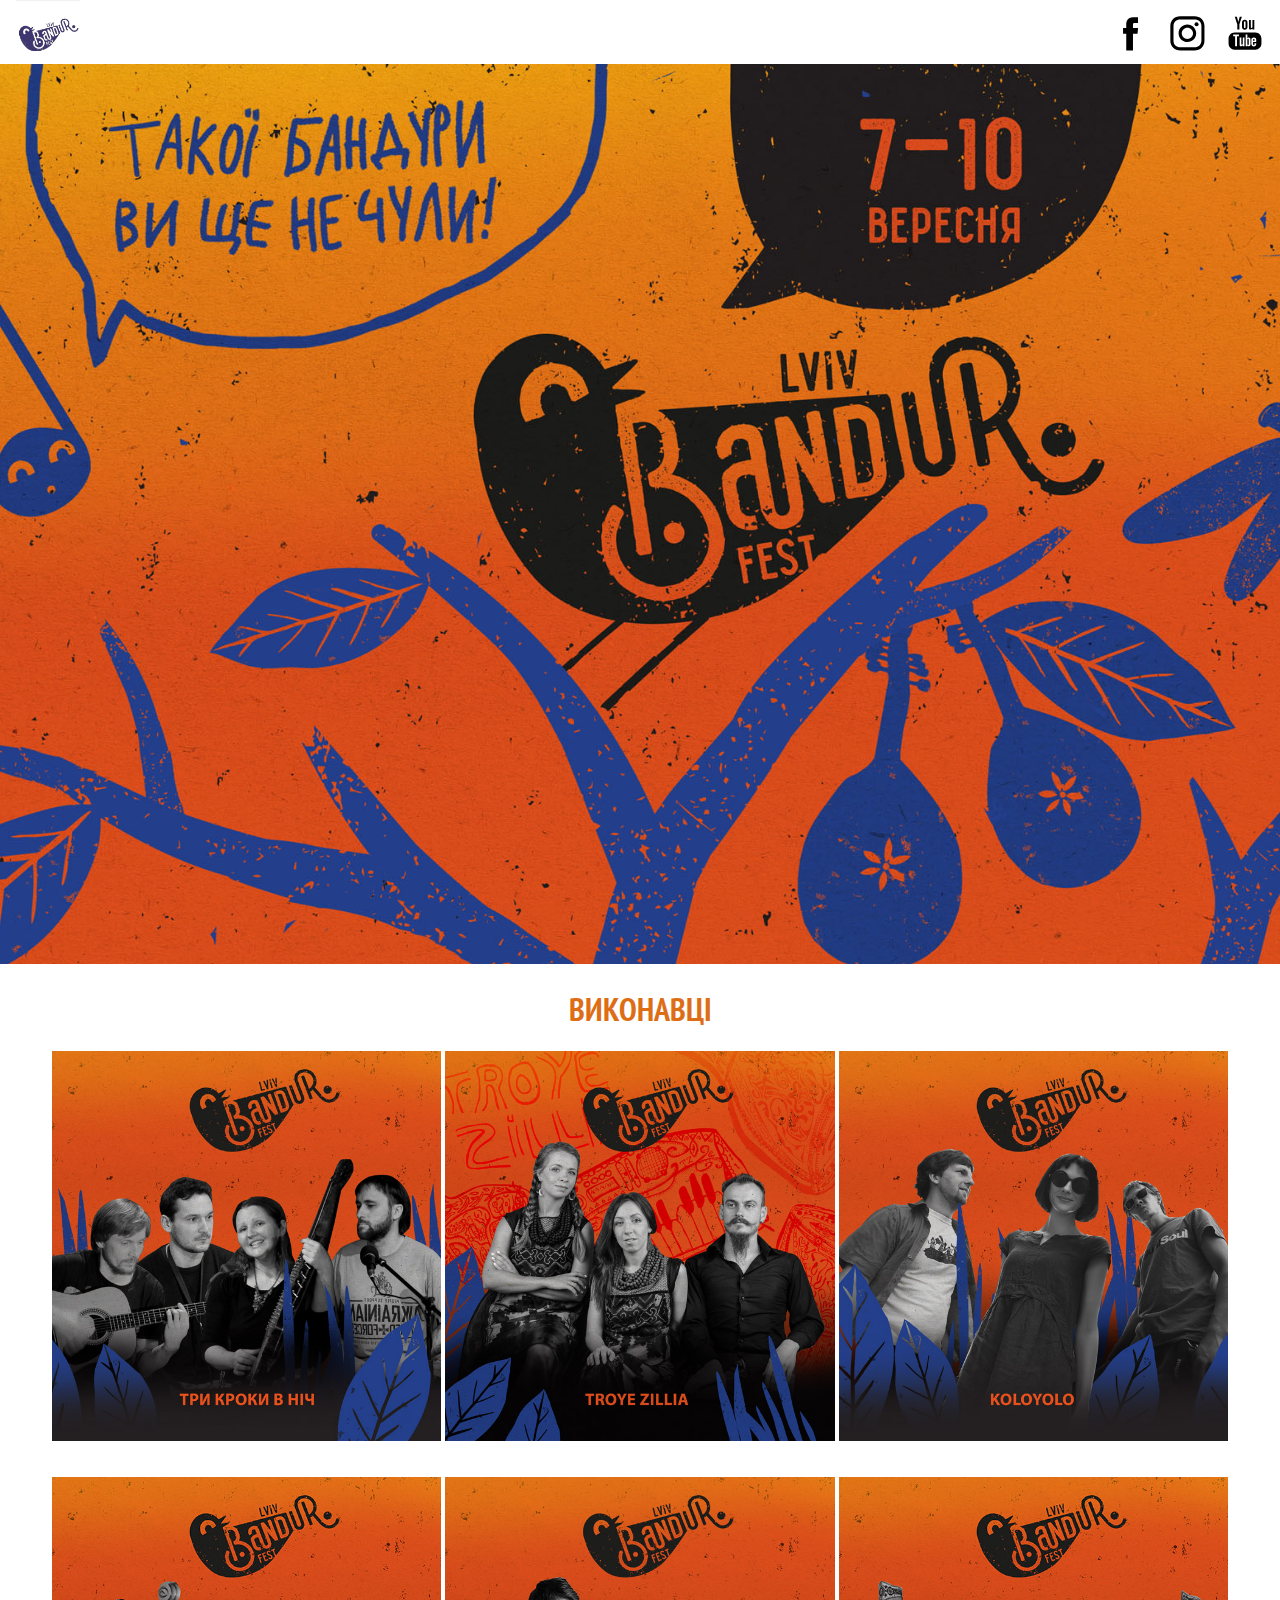
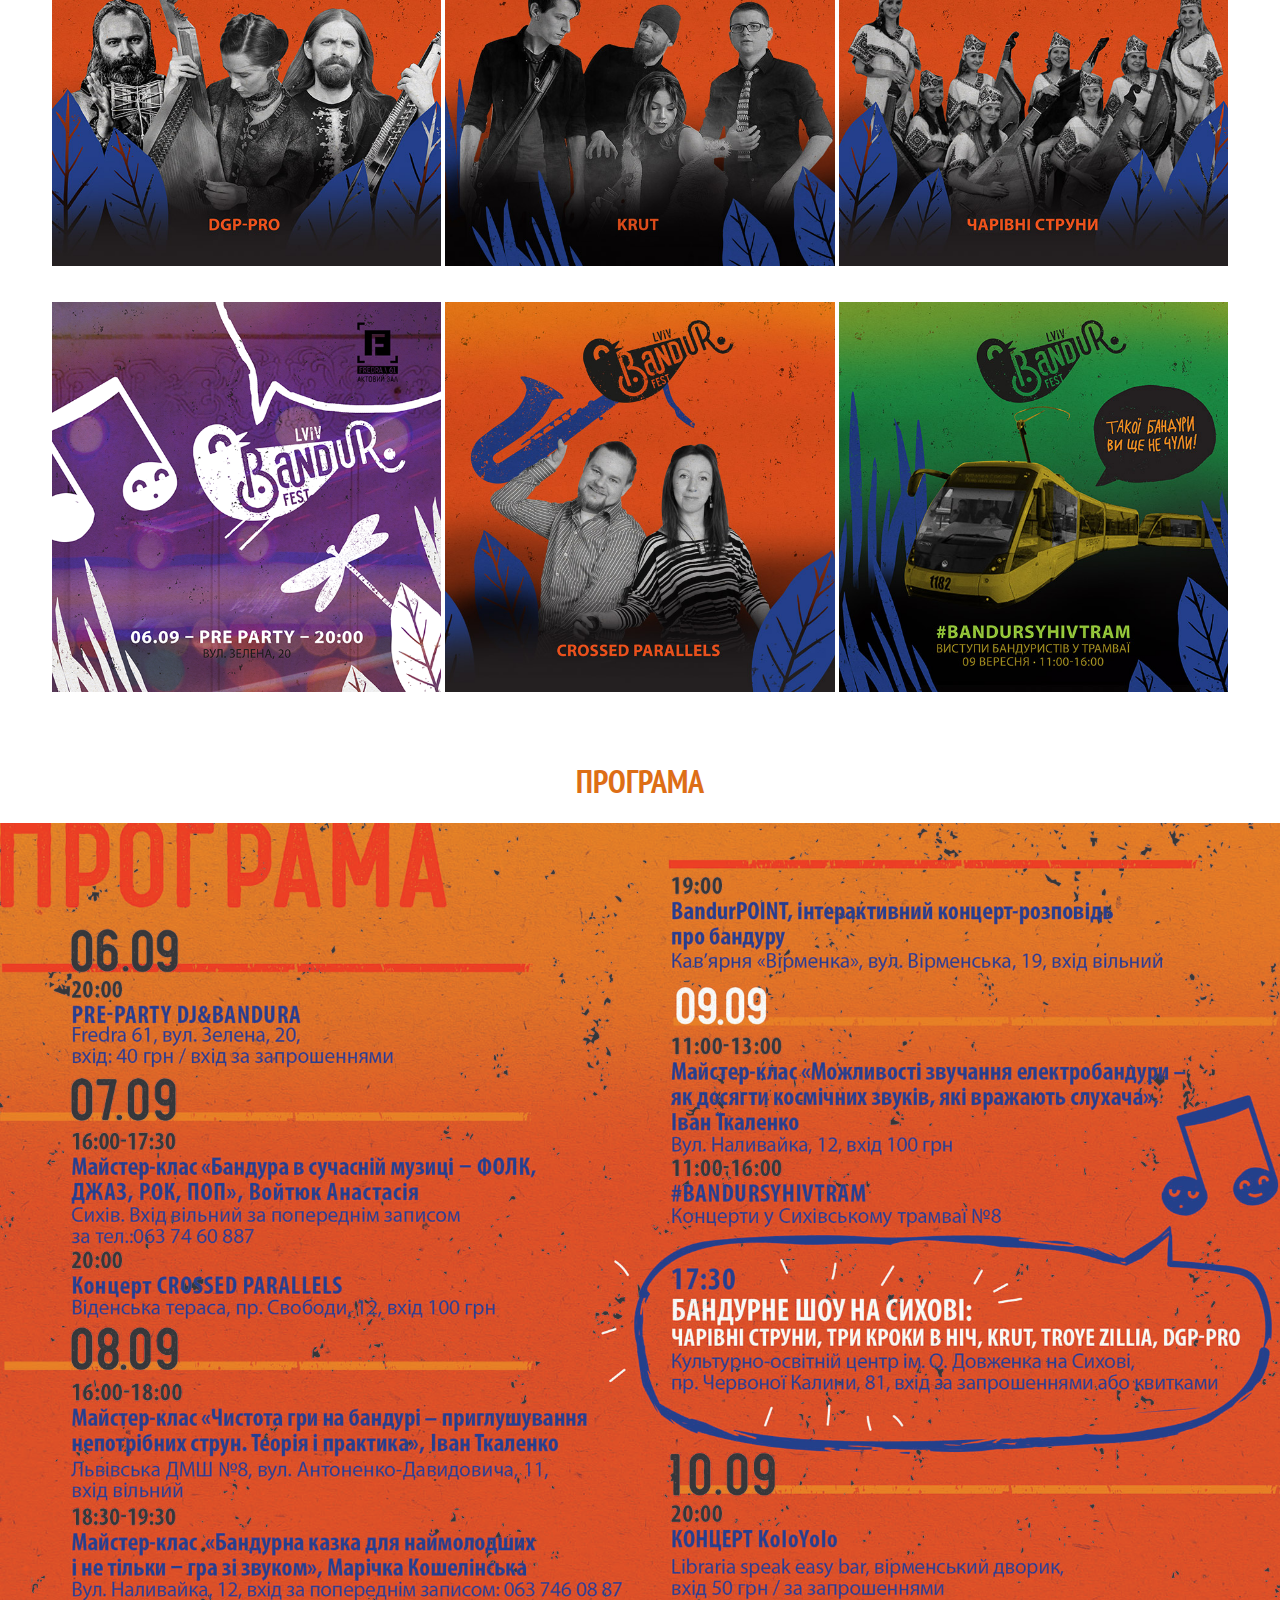
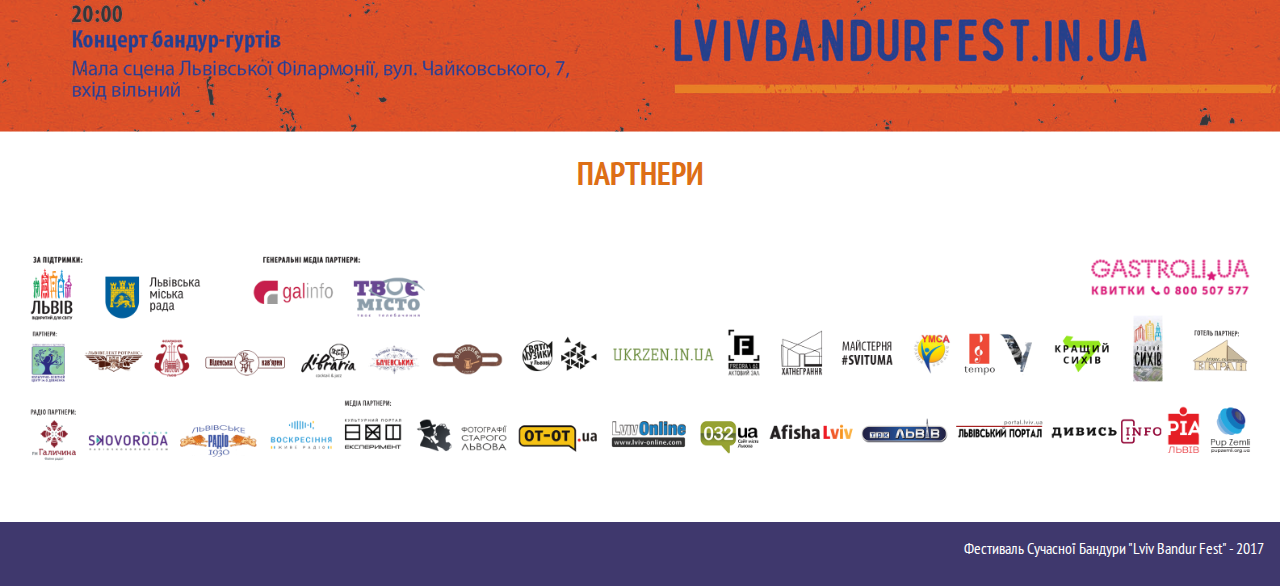
==== index.html @ 7ebb7a5c "5 fixes" ====
<!DOCTYPE html>
<html lang="en">
<head>
    <meta charset="UTF-8">
    <meta http-equiv="X-UA-Compatible" content="IE=edge"/>
    <meta http-equiv="Content-Type" content="text/html; charset=utf-8"/>
    <meta name="viewport" content="width=device-width, initial-scale=1, user-scalable=no">

    <meta name="Keywords" content="бандура, фестиваль,львів">
    <meta name="description" content="Lviv Bandur Fest - перший фестиваль сучасної бандури у Львові. ">
    <meta property="og:title" content="Lviv Bandur Fest"/>
    <meta property="og:description" content="Перший фестиваль сучасної бандури у Львові. "/>
    <meta property="og:url" content="http://www.lvivbandurfest.in.ua/"/>
    <!--<meta property="og:type" content="site:site" />-->
    <meta property="og:type" content="website"/>
    <meta property="og:image" content="http://www.lvivbandurfest.in.ua/assets/banner.jpg" />
    <link rel="apple-touch-icon" sizes="57x57" href="/apple-icon-57x57.png">
    <link rel="apple-touch-icon" sizes="60x60" href="/apple-icon-60x60.png">
    <link rel="apple-touch-icon" sizes="72x72" href="/apple-icon-72x72.png">
    <link rel="apple-touch-icon" sizes="76x76" href="/apple-icon-76x76.png">
    <link rel="apple-touch-icon" sizes="114x114" href="/apple-icon-114x114.png">
    <link rel="apple-touch-icon" sizes="120x120" href="/apple-icon-120x120.png">
    <link rel="apple-touch-icon" sizes="144x144" href="/apple-icon-144x144.png">
    <link rel="apple-touch-icon" sizes="152x152" href="/apple-icon-152x152.png">
    <link rel="apple-touch-icon" sizes="180x180" href="/apple-icon-180x180.png">
    <link rel="icon" type="image/png" sizes="192x192" href="/android-icon-192x192.png">
    <link rel="icon" type="image/png" sizes="32x32" href="/favicon-32x32.png">
    <link rel="icon" type="image/png" sizes="96x96" href="/favicon-96x96.png">
    <link rel="icon" type="image/png" sizes="16x16" href="/favicon-16x16.png">
    <link href="https://fonts.googleapis.com/css?family=PT+Sans+Narrow" rel="stylesheet"/>
    <link href="./assets/style.css" rel="stylesheet"/>
    <title>Lviv Bandur Fest</title>
</head>
<body>
<header>
    <div class="logo"></div>

    <ul class="menu">
        <li><a href="https://www.facebook.com/lvivbandurfest" class="social fb"></a></li>
        <li><a href="https://www.instagram.com/lvivbandurfest/" class="social instagram"></a></li>
        <li><a href="https://www.youtube.com/channel/UCYDL3ga-6FXzI2nb87Dr__w" class="social yt"></a></li>
    </ul>
    <!--<ul class="menu links">-->
    <!--<li><a href="#bands">Виконавці</a></li>-->
    <!--<li><a href="#masterclass">Майстеркласи</a></li>-->
    <!--<li><a href="#schedule">Розклад</a></li>-->
    <!--<li><a href="#contacts">Контакти</a></li>-->

    <!--</ul>-->
</header>
<article id="main">
    <section id="logo">

    </section>
    <section id="bands">
        <h1>Виконавці</h1>
        <ul class="cards three">
            <li class="card">
                <a href="https://www.facebook.com/trykroky" target="_blank" class="image">
                    <img
                            src="assets/3step-cover.jpg">
                </a>

            </li>
            <li class="card">
                <a  href="https://www.facebook.com/troyezillia" target="_blank" class="image">
                    <img
                            src="assets/3z.jpg">
                </a>

            </li>
            <li class="card">
                <a href="https://www.facebook.com/kolooloband" target="_blank" class="image">
                    <img
                            src="assets/coloyolo-cover-nn.jpg">
                </a>

            </li>
            <li class="card ">
                <a href="https://www.facebook.com/ivan.tkalenko"  target="_blank" class="image ">
                    <img
                            src="assets/dgp.jpg">
                </a>

            </li>
            <li class="card ">
                <a href="https://www.facebook.com/bandurakrut" target="_blank" class="image ">
                    <img
                            src="assets/krut-cover.jpg">
                </a>

            </li>
            <li class="card">
                <a href="http://charstruny.org.ua/" target="_blank" class="image ">
                    <img
                            src="assets/magic-string.jpg">
                </a>

            </li>
            <li class="card ">
                <a href="https://www.facebook.com/events/155144448397548/?acontext=%7B%22source%22%3A5%2C%22page_id_source%22%3A1961238957499056%2C%22action_history%22%3A[%7B%22surface%22%3A%22page%22%2C%22mechanism%22%3A%22main_list%22%2C%22extra_data%22%3A%22%7B%5C%22page_id%5C%22%3A1961238957499056%2C%5C%22tour_id%5C%22%3Anull%7D%22%7D]%2C%22has_source%22%3Atrue%7D" class="image ">
                    <img
                            src="assets/preparty-cover.png">
                </a>

            </li>
            <li class="card">
                <a href="https://www.facebook.com/crossedparallels" class="image">
                    <img
                            src="assets/crossed-p-cover-nn.jpg">
                </a>

            </li>
            <li class="card ">
                <a href="https://www.facebook.com/events/515431042129777/?acontext=%7B%22source%22%3A5%2C%22page_id_source%22%3A1961238957499056%2C%22action_history%22%3A[%7B%22surface%22%3A%22page%22%2C%22mechanism%22%3A%22main_list%22%2C%22extra_data%22%3A%22%7B%5C%22page_id%5C%22%3A1961238957499056%2C%5C%22tour_id%5C%22%3Anull%7D%22%7D]%2C%22has_source%22%3Atrue%7D" class="image ">
                    <img
                            src="assets/tram.jpg">
                </a>

            </li>
        </ul>
    </section>
    <section id="masterclass" class="hidden">
        <h1>Майстер класи</h1>
        <ul class="items">
            <li class="item">
                <div class="image">
                    <img
                            src="http://dolesko.com/IMG/jpg/img_4782-2.jpg">
                </div>
                <div class="content">
                    <a class="header">Майстер-клас-презентація з виготовлення Яворівської Забавки</a>
                    <div class="meta">
                        <span>Для виготовлення яворівської іграшки різьбяр використовує деревину осики, яка, як здавна вважається, має властивість відганяти усе лихе. Отож, з-під рук майстра та його помічників виходять такі народні іграшки, як: деркачі, коники з візочками й без, пташки з рухомими крильцями, колиски, лапавки, калатала, дитячі меблі й інші рухомі забавки.Дерево майстер розмальовує яскравими фарбами – оздоблює яворівським традиційним розписом.</span>
                    </div>
                </div>
            </li>
            <li class="item">
                <div class="image">
                    <img
                            src="http://dolesko.com/IMG/jpg/img_4782-2.jpg">
                </div>
                <div class="content">
                    <a class="header">Майстер-клас-презентація з виготовлення Яворівської Забавки</a>
                    <div class="meta">
                        <span>Для виготовлення яворівської іграшки різьбяр використовує деревину осики, яка, як здавна вважається, має властивість відганяти усе лихе. Отож, з-під рук майстра та його помічників виходять такі народні іграшки, як: деркачі, коники з візочками й без, пташки з рухомими крильцями, колиски, лапавки, калатала, дитячі меблі й інші рухомі забавки.Дерево майстер розмальовує яскравими фарбами – оздоблює яворівським традиційним розписом.</span>
                    </div>
                </div>
            </li>
            <li class="item">
                <div class="image">
                    <img
                            src="http://dolesko.com/IMG/jpg/img_4782-2.jpg">
                </div>
                <div class="content">
                    <a class="header">Майстер-клас-презентація з виготовлення Яворівської Забавки</a>
                    <div class="meta">
                        <span>Для виготовлення яворівської іграшки різьбяр використовує деревину осики, яка, як здавна вважається, має властивість відганяти усе лихе. Отож, з-під рук майстра та його помічників виходять такі народні іграшки, як: деркачі, коники з візочками й без, пташки з рухомими крильцями, колиски, лапавки, калатала, дитячі меблі й інші рухомі забавки.Дерево майстер розмальовує яскравими фарбами – оздоблює яворівським традиційним розписом.</span>
                    </div>
                </div>
            </li>
        </ul>
    </section>
    <section id="schedule">
        <h1>Програма</h1>
        <img src="assets/schedule.jpg">
    </section>
    <section class="hidden">
        <h1>Програма</h1>
        <ul class="cards three">
            <li class="card" styl>
                <h2>6 вересня</h2>
                <strong></strong>20:00<br>
                <strong>PRE-PARTY Dj&BANDURA</strong><br>
                Fredra 61, Зелена, 20<br>
                вхід: 40 грн / за запрошенням


                <h2>7 вересня</h2>
                <strong>16:00 – 17:30</strong><br>
                <b>Майстер-клас “Бандура в сучасній музиці — ФОЛК, ДЖАЗ, РОК, ПОП”, Войтюк Анастасія</b><br>
                Актовий зал ЛДШМ №5. вул. Хуторівка, 28, вхід вільний<br>
                <br>
                <strong>20:00</strong><br>
                <b><a href="https://www.facebook.com/events/268508760303549/">Концерт CROSSED PARALLELS</a></b><br>
                Віденська тераса, пр. Свободи, 12, вхід 100 грн.
            </li>

            <li class="card">
                <h2>8 вересня</h2>
                <strong>16:00 — 18:00</strong><br>
                <b>Майстер-клас “Чистота гри на бандурі - приглушування непотрібних струн. Теорія і практика”</b><br>
                Іван Ткаленко, Львівська ДМШ №8,вул. Антоненко-Давидовича, 11 <br>
                вхід вільний<br><br>
                <strong>18:30 — 19:30</strong><br>
                <b>Майстер-клас “Бандурна казка для наймолодших і не тільки - гра зі звуком”</b><br>
                Марічка Кошелінська<br>
                вул. Наливайка, 12, вхід за попереднім записом: +38 063 746 08 87<br><br>
                <strong>19:00</strong><br>
                bandurPOINT<br>
                Інтерактивний концерт-розповідь про бандуру від Тараса Гривула<br>
                кав`ярня “Вірменка”, вул. Вірменська, 19 <br>
                вхід вільний<br>

            </li>
            <li class="card">
                <h2>9 вересня</h2>
                <table>
                    <tr>
                        <td class="timespan">11:00 — 13:00</td>
                        <td><b>Майстер-клас “Можливості звучання електробандури - як досягти космічних звуків, які вражають слухача.”</b><br>
                            Іван Ткаленко<br>
                            вул. Наливайка, 12<br>
                            вхід 100 грн.<br>
                        </td>
                    </tr>
                    <tr>
                        <td class="timespan">11:00 — 16:00</td>
                        <td>
                            <b>bandurSYHIVtram</b><br>
                            концерти у Сихівському трамваї №8<br>
                        </td>
                    </tr>
                    <tr>
                        <td class="timespan">17:30</td>
                        <td>
                            <b><a href="https://www.facebook.com/events/168380460389587/">БАНДУРНЕ ШОУ НА СИХОВІ</a> </b><br>
                            Чарівні струни<br>
                            Три кроки в ніч<br>
                            Krut<br>
                            Troye Zillia<br>
                            DGP-pro<br>
                            культурно-освітній центр ім. О. Довженка на Сихові<br>
                            пр. Червоної Калини, 81<br>
                            вхід за запрошеннями або квитками
                        </td>
                    </tr>
                </table>
                <h2>10 вересня</h2>
                <table>
                    <tr>
                        <td class="timespan">20:00</td>
                        <td><a href="https://www.facebook.com/events/954496114699590/">концерт KoloYolo</a><br>
                            Libraria speak easy bar<br>
                            Вірменський дворик<br>
                            Вхід 50 грн.<br>
                        </td>
                    </tr>
                </table>
            </li>


        </ul>
    </section>
    <section id="partners">
        <h1>Партнери</h1>
        <img src="assets/logos.png">
    </section>
</article>
<footer>
    <div>
    Фестиваль Сучасної Бандури "Lviv Bandur Fest" - 2017
    </div>
</footer>
</body>
</html>
---- assets/style.css ----
body {
    padding:0;
    margin: 0;
    font-family: "Myriad Pro", Myriad, 'PT Sans Narrow',Lato,'Helvetica Neue',Arial,Helvetica,sans-serif;
    color: #1b1a18;
    padding-top: 4em;
}
section#logo
{
    background: url(./banner.jpg);
    height:100vh;
    width:100vw;
    /*background-attachment: fixed;*/
    background-size: cover;
    background-position: center;
    background-repeat: no-repeat;
    min-height: 800px;

}
#schedule, #partners
{
    padding: 0px;
}
 img
{

    width:100vw;
    padding: 0px;
     margin-bottom: 1em;
}
.social {
    margin-top:0.70em;
    height:2.0em;
    width:2.0em;
    background-size: 100% 100%;
    display:block;
}
.fb {
    background-image: url(
    [data-uri]);
}
.yt
{
    background-image:  url(
    [data-uri]);
}
.instagram {
    background-image: url(
    [data-uri]);
}
section {
    padding-left: 50px;
    padding-right: 50px;
    padding-top: 1.5em;
    padding-bottom: 1em;
    /* border-top:#ff7477 3px solid;*/
    /*border-bottom:#91ccc3 1px solid;*/
}


header
{

}

* {
    -webkit-box-sizing: border-box;
    box-sizing: border-box;
}
.cards.four > .card {
    -webkit-box-flex: 0;
    -ms-flex: 0 0 24.0%;
    flex: 0 0 24.0%;
}
.cards.three > .card {
    -webkit-box-flex: 0;
    -ms-flex: 0 0 33.0%;
    flex: 0 0 33.0%;
}

.cards {
    display: -webkit-flex;

    display: -webkit-box;

    display: -ms-flexbox;

    display: flex;
    -webkit-box-orient: horizontal;
    -webkit-box-direction: normal;
    -ms-flex-direction: row;
    flex-direction: row;
    -ms-flex-wrap: wrap;
    flex-wrap: wrap;
    width: 100%;
    -ms-flex-pack: distribute;
    justify-content: space-around;
    -webkit-box-align: center;
    -ms-flex-align: center;
    align-items: center;
    list-style-type: none;
    padding: 0px;
}

.cards > .card {
    position: relative;
    margin-bottom: 1em;
    overflow: hidden;
    vertical-align: top;
    align-self: flex-start;

}
/*.cards > .card > .image::after*/
/*{*/
/*display: block;*/
/*content: '';*/
/*position: absolute;*/
/*top: 0;*/
/*left: 0;*/
/*right: 0;*/
/*bottom: 0;*/
/*opacity: 0;*/
/*-webkit-transition: opacity 0.4s;*/
/*!* transition: opacity 0.4s; *!*/
/*background-color: black;*/
/*}*/
.cards > .card:hover > .image::after {
    opacity: 0.5;
}
.cards > .card > h2
{
    text-align: left;
}
.cards > .card  > .image
{
    background: white;
    text-align: center;
}
.cards > .card  > .image > img
{
    -webkit-transition: -webkit-transform 0.35s;
    transition: -webkit-transform 0.35s;
    -o-transition: transform 0.35s;
    transition: transform 0.35s;
    transition: transform 0.35s, -webkit-transform 0.35s;
}
.cards > .card.empty > .image > img{
    -webkit-transform: scale(1.1);
    -ms-transform: scale(1.1);
    transform: scale(1.1);
}
.cards > .card:hover > .image > img
{
    -webkit-transform: scale(1.1);
    -ms-transform: scale(1.1);
    transform: scale(1.1);
}


.cards > .card > .title {
    position: absolute;
    bottom: 0;
    left: 0;
    right: 0;
    height: 30px;
    /*background: rgba(235, 99, 125, 0.76);*/
    color: white;
    padding: 5px;
    font-size: 16px;
    line-height: 16px;
    font-weight: bold;
    -webkit-transition: background 0.4s ease-out;
    -o-transition: background 0.4s ease-out;
    transition: background 0.4s ease-out;
}
.cards > .card:hover > .title{
    background: none;
}

.cards > .card  img {
    width: 100%;
    height: 100%;
}


.items
{
    list-style-type: none;
    width: 100%;
    padding: 0;
}
.items > .item
{
    width: 100%;
    display: -webkit-box;
    display: -ms-flexbox;
    display: flex;
    padding-bottom: 1em;
}
.items > .item > .image
{
    -webkit-box-flex: 0;
    -ms-flex: 0 0 auto;
    flex: 0 0 24.5%;
    display: block;
    float: none;
    margin: 0;
    padding: 0;

}
.items > .item  .header
{
    font-size: 1.5em;
    font-weight: 700;
}
.items > .item > .content
{
    -webkit-box-flex: 1;
    -ms-flex: 1 1 auto;
    flex: 1 1 auto;
}
.items > .item > .image > img
{
    display: block;
    width: 100%;
    height: auto;
    border-radius: .125rem;
    border: none;
    padding-right: 1em;
}
h1
{
    text-align: center;
    font-size: 2em;

    text-transform: uppercase;
    color:#dd6e16;
    margin-top: 0;
}
footer
{
    background: #3f386d;
    height: 4em;
    color:white;
    padding-right:1em;
    padding-left:1em;
    padding-top:1em;
}
footer div
{
    float:right;

}
body > header
{
    position: fixed;
    left:0px;
    right:0px;
    top:0px;
    height:4em;
    background: rgba(255, 255, 255, 0.9);
    z-index:1000;
}
body > header > .logo
{
    background-image:url(./logo.png);
    background-size:cover ;
    width:4em;
    height:4em;
    float:left;
    margin-left: 1em;
    background-position: top center;
    background-repeat: no-repeat;

}
body > header > .menu
{
    float:right;
    /*width:60%;*/
    padding:0px;
    margin:0;
    list-style-type: none;
    display: block;
    margin-right:1em;

}
body > header > .menu > li a:hover
{
    color:#e14130;
}

body > header > .menu a
{
    text-decoration: none;
    color: #29377c;
    font-size:1.2em;
    font-weight:bold;
    text-transform: uppercase;
}
body > header > .menu > li
{
    display: inline-block;
    height:4em;
    line-height:0;
    padding-left: 1em;
}
body > header >.menu.links > li {
    padding: 2em;
}

.hidden {
    display: none;
}
/* Small screens */
@media all and (max-width: 1024px)   {
    /*body*/
    /*{*/
        /*padding-top:0px;*/
        /*margin-top:0px;*/
    /*}*/
    /*body > header{*/
        /*display:none !important;*/
    /*}*/
    .cards.three > .card, .items >.card {
        /* On small screens, we are no longer using row direction but column */
        /*-webkit-box-orient: vertical !important;*/
        /*-webkit-box-direction: normal;*/
        /*-ms-flex-direction: column;*/
        /*flex-direction: column;*/
        -webkit-box-flex: 0;
        -ms-flex: 0 0 100.0%;
        flex: 0 0 100.0%;
    }
    section {
        padding:10px;
    }
    section#logo {
        min-height: auto !important;
        width:100vw;
        height:100vw;
        background-size: contain;
        background-repeat:no-repeat;
        background: url(./banner-mobile.jpg);

    }

}
table td{
    vertical-align: top;
}
td.timespan {
    white-space: nowrap;
    font-weight:bold;
    padding-right:1em;
}
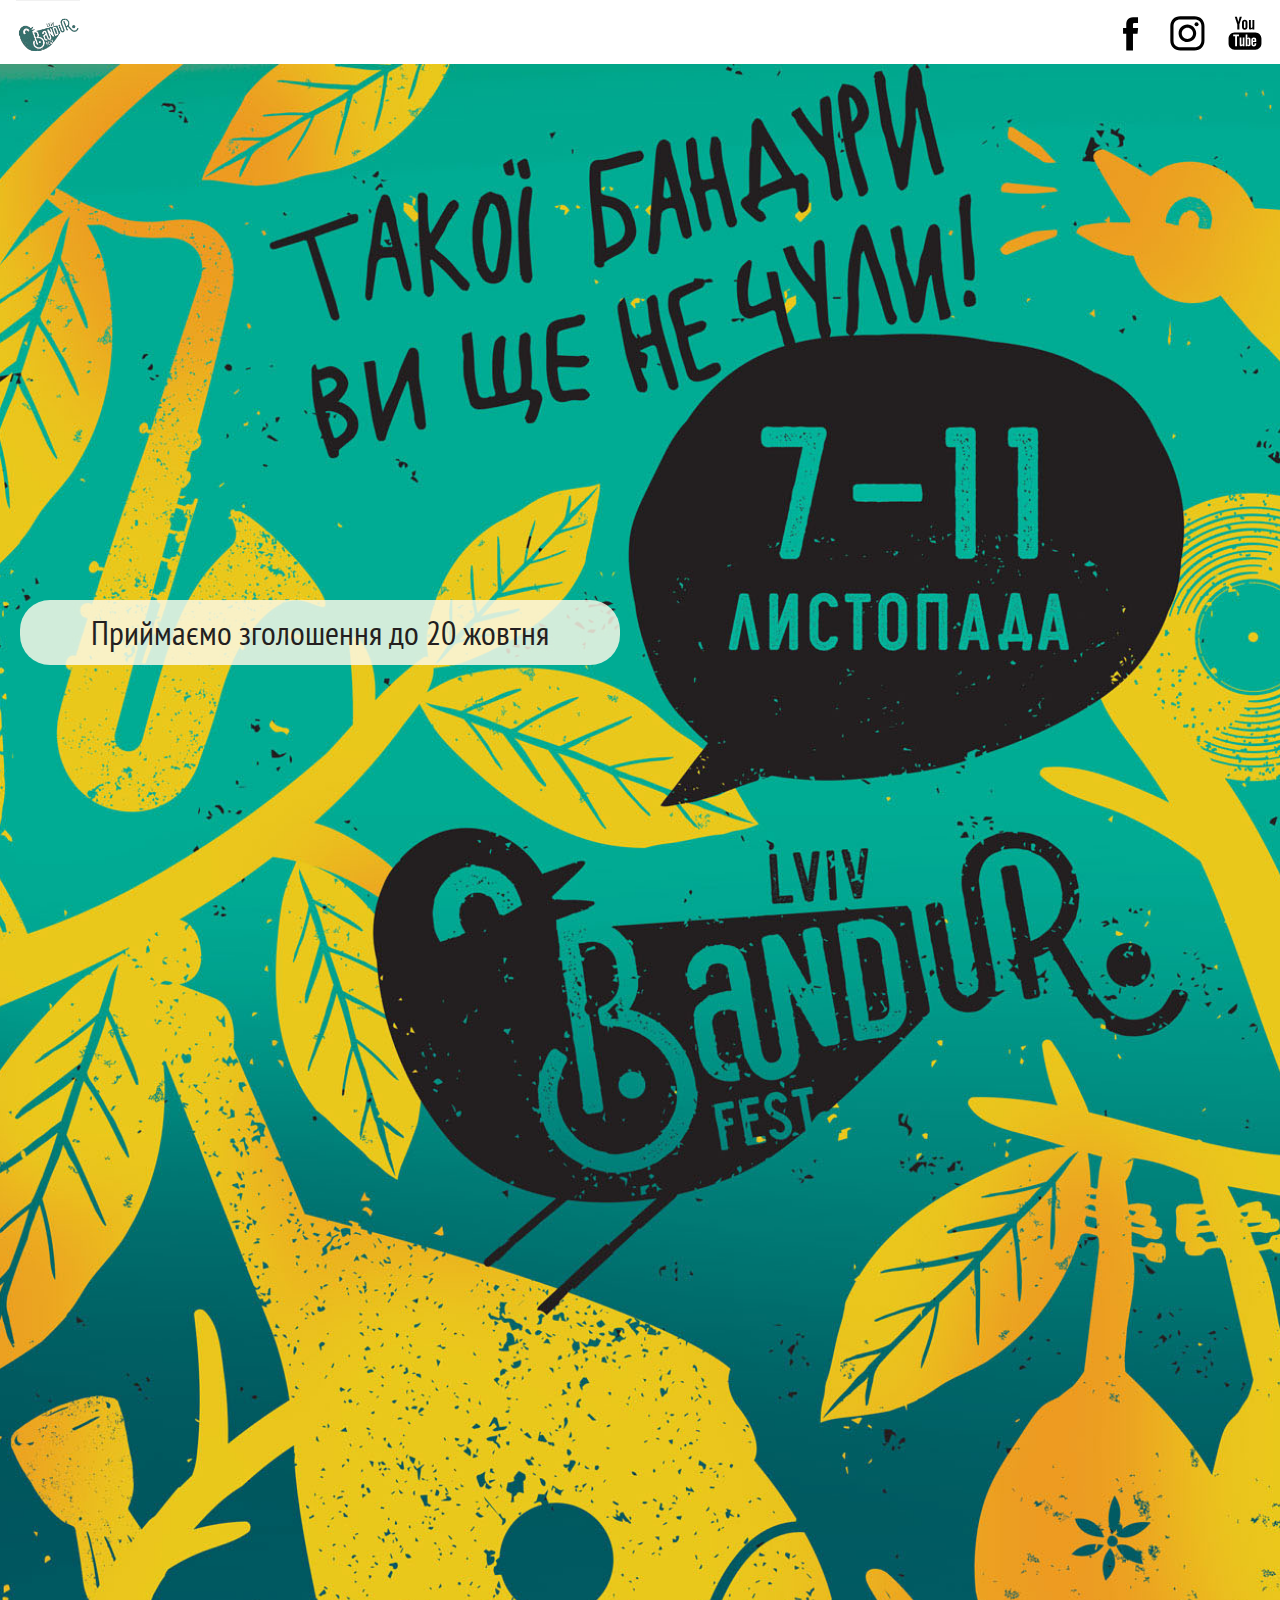
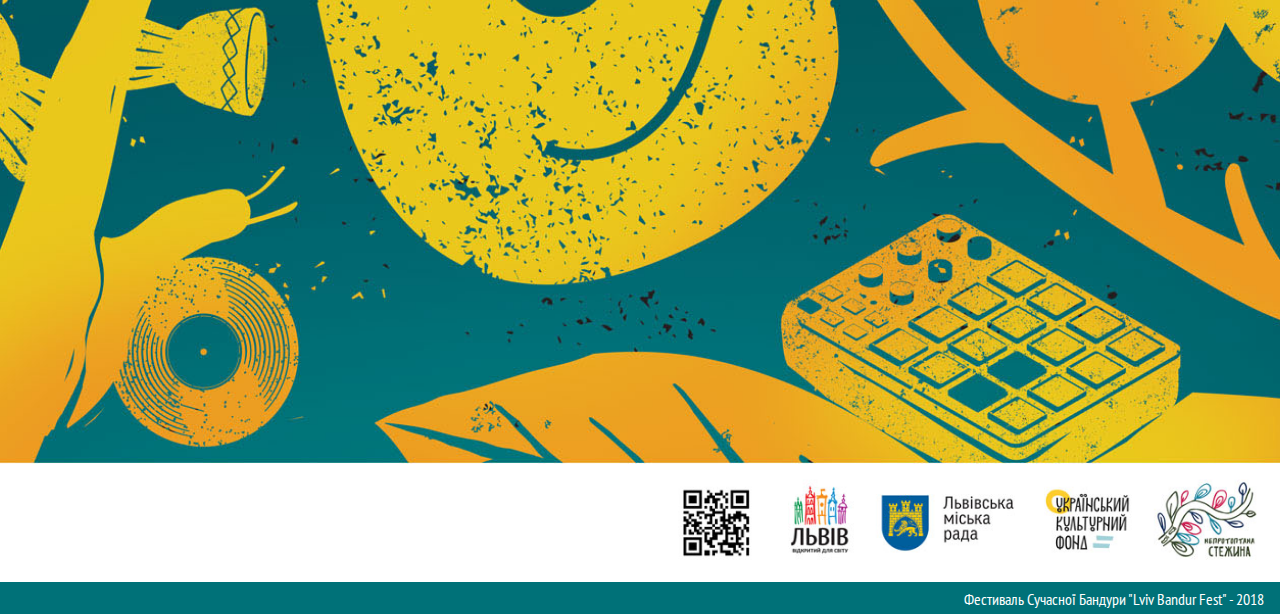
==== commit 443d9281: "updated site 2018" ====
--- a/index.html
+++ b/index.html
@@ -50,216 +50,216 @@
 </header>
 <article id="main">
     <section id="logo">
-
+        <a href="https://docs.google.com/forms/d/1hs_UJnn1HRJFqywHfCiMo-7n_GyFWHuG_VobxOVweoI/edit" class="invite">Приймаємо зголошення до 20 жовтня </a>
     </section>
-    <section id="bands">
-        <h1>Виконавці</h1>
-        <ul class="cards three">
-            <li class="card">
-                <a href="https://www.facebook.com/trykroky" target="_blank" class="image">
-                    <img
-                            src="assets/3step-cover.jpg">
-                </a>
-
-            </li>
-            <li class="card">
-                <a  href="https://www.facebook.com/troyezillia" target="_blank" class="image">
-                    <img
-                            src="assets/3z.jpg">
-                </a>
-
-            </li>
-            <li class="card">
-                <a href="https://www.facebook.com/kolooloband" target="_blank" class="image">
-                    <img
-                            src="assets/coloyolo-cover-nn.jpg">
-                </a>
-
-            </li>
-            <li class="card ">
-                <a href="https://www.facebook.com/ivan.tkalenko"  target="_blank" class="image ">
-                    <img
-                            src="assets/dgp.jpg">
-                </a>
-
-            </li>
-            <li class="card ">
-                <a href="https://www.facebook.com/bandurakrut" target="_blank" class="image ">
-                    <img
-                            src="assets/krut-cover.jpg">
-                </a>
-
-            </li>
-            <li class="card">
-                <a href="http://charstruny.org.ua/" target="_blank" class="image ">
-                    <img
-                            src="assets/magic-string.jpg">
-                </a>
-
-            </li>
-            <li class="card ">
-                <a href="https://www.facebook.com/events/155144448397548/?acontext=%7B%22source%22%3A5%2C%22page_id_source%22%3A1961238957499056%2C%22action_history%22%3A[%7B%22surface%22%3A%22page%22%2C%22mechanism%22%3A%22main_list%22%2C%22extra_data%22%3A%22%7B%5C%22page_id%5C%22%3A1961238957499056%2C%5C%22tour_id%5C%22%3Anull%7D%22%7D]%2C%22has_source%22%3Atrue%7D" class="image ">
-                    <img
-                            src="assets/preparty-cover.png">
-                </a>
-
-            </li>
-            <li class="card">
-                <a href="https://www.facebook.com/crossedparallels" class="image">
-                    <img
-                            src="assets/crossed-p-cover-nn.jpg">
-                </a>
-
-            </li>
-            <li class="card ">
-                <a href="https://www.facebook.com/events/515431042129777/?acontext=%7B%22source%22%3A5%2C%22page_id_source%22%3A1961238957499056%2C%22action_history%22%3A[%7B%22surface%22%3A%22page%22%2C%22mechanism%22%3A%22main_list%22%2C%22extra_data%22%3A%22%7B%5C%22page_id%5C%22%3A1961238957499056%2C%5C%22tour_id%5C%22%3Anull%7D%22%7D]%2C%22has_source%22%3Atrue%7D" class="image ">
-                    <img
-                            src="assets/tram.jpg">
-                </a>
-
-            </li>
-        </ul>
-    </section>
-    <section id="masterclass" class="hidden">
-        <h1>Майстер класи</h1>
-        <ul class="items">
-            <li class="item">
-                <div class="image">
-                    <img
-                            src="http://dolesko.com/IMG/jpg/img_4782-2.jpg">
-                </div>
-                <div class="content">
-                    <a class="header">Майстер-клас-презентація з виготовлення Яворівської Забавки</a>
-                    <div class="meta">
-                        <span>Для виготовлення яворівської іграшки різьбяр використовує деревину осики, яка, як здавна вважається, має властивість відганяти усе лихе. Отож, з-під рук майстра та його помічників виходять такі народні іграшки, як: деркачі, коники з візочками й без, пташки з рухомими крильцями, колиски, лапавки, калатала, дитячі меблі й інші рухомі забавки.Дерево майстер розмальовує яскравими фарбами – оздоблює яворівським традиційним розписом.</span>
-                    </div>
-                </div>
-            </li>
-            <li class="item">
-                <div class="image">
-                    <img
-                            src="http://dolesko.com/IMG/jpg/img_4782-2.jpg">
-                </div>
-                <div class="content">
-                    <a class="header">Майстер-клас-презентація з виготовлення Яворівської Забавки</a>
-                    <div class="meta">
-                        <span>Для виготовлення яворівської іграшки різьбяр використовує деревину осики, яка, як здавна вважається, має властивість відганяти усе лихе. Отож, з-під рук майстра та його помічників виходять такі народні іграшки, як: деркачі, коники з візочками й без, пташки з рухомими крильцями, колиски, лапавки, калатала, дитячі меблі й інші рухомі забавки.Дерево майстер розмальовує яскравими фарбами – оздоблює яворівським традиційним розписом.</span>
-                    </div>
-                </div>
-            </li>
-            <li class="item">
-                <div class="image">
-                    <img
-                            src="http://dolesko.com/IMG/jpg/img_4782-2.jpg">
-                </div>
-                <div class="content">
-                    <a class="header">Майстер-клас-презентація з виготовлення Яворівської Забавки</a>
-                    <div class="meta">
-                        <span>Для виготовлення яворівської іграшки різьбяр використовує деревину осики, яка, як здавна вважається, має властивість відганяти усе лихе. Отож, з-під рук майстра та його помічників виходять такі народні іграшки, як: деркачі, коники з візочками й без, пташки з рухомими крильцями, колиски, лапавки, калатала, дитячі меблі й інші рухомі забавки.Дерево майстер розмальовує яскравими фарбами – оздоблює яворівським традиційним розписом.</span>
-                    </div>
-                </div>
-            </li>
-        </ul>
-    </section>
-    <section id="schedule">
-        <h1>Програма</h1>
-        <img src="assets/schedule.jpg">
-    </section>
-    <section class="hidden">
-        <h1>Програма</h1>
-        <ul class="cards three">
-            <li class="card" styl>
-                <h2>6 вересня</h2>
-                <strong></strong>20:00<br>
-                <strong>PRE-PARTY Dj&BANDURA</strong><br>
-                Fredra 61, Зелена, 20<br>
-                вхід: 40 грн / за запрошенням
-
-
-                <h2>7 вересня</h2>
-                <strong>16:00 – 17:30</strong><br>
-                <b>Майстер-клас “Бандура в сучасній музиці — ФОЛК, ДЖАЗ, РОК, ПОП”, Войтюк Анастасія</b><br>
-                Актовий зал ЛДШМ №5. вул. Хуторівка, 28, вхід вільний<br>
-                <br>
-                <strong>20:00</strong><br>
-                <b><a href="https://www.facebook.com/events/268508760303549/">Концерт CROSSED PARALLELS</a></b><br>
-                Віденська тераса, пр. Свободи, 12, вхід 100 грн.
-            </li>
-
-            <li class="card">
-                <h2>8 вересня</h2>
-                <strong>16:00 — 18:00</strong><br>
-                <b>Майстер-клас “Чистота гри на бандурі - приглушування непотрібних струн. Теорія і практика”</b><br>
-                Іван Ткаленко, Львівська ДМШ №8,вул. Антоненко-Давидовича, 11 <br>
-                вхід вільний<br><br>
-                <strong>18:30 — 19:30</strong><br>
-                <b>Майстер-клас “Бандурна казка для наймолодших і не тільки - гра зі звуком”</b><br>
-                Марічка Кошелінська<br>
-                вул. Наливайка, 12, вхід за попереднім записом: +38 063 746 08 87<br><br>
-                <strong>19:00</strong><br>
-                bandurPOINT<br>
-                Інтерактивний концерт-розповідь про бандуру від Тараса Гривула<br>
-                кав`ярня “Вірменка”, вул. Вірменська, 19 <br>
-                вхід вільний<br>
-
-            </li>
-            <li class="card">
-                <h2>9 вересня</h2>
-                <table>
-                    <tr>
-                        <td class="timespan">11:00 — 13:00</td>
-                        <td><b>Майстер-клас “Можливості звучання електробандури - як досягти космічних звуків, які вражають слухача.”</b><br>
-                            Іван Ткаленко<br>
-                            вул. Наливайка, 12<br>
-                            вхід 100 грн.<br>
-                        </td>
-                    </tr>
-                    <tr>
-                        <td class="timespan">11:00 — 16:00</td>
-                        <td>
-                            <b>bandurSYHIVtram</b><br>
-                            концерти у Сихівському трамваї №8<br>
-                        </td>
-                    </tr>
-                    <tr>
-                        <td class="timespan">17:30</td>
-                        <td>
-                            <b><a href="https://www.facebook.com/events/168380460389587/">БАНДУРНЕ ШОУ НА СИХОВІ</a> </b><br>
-                            Чарівні струни<br>
-                            Три кроки в ніч<br>
-                            Krut<br>
-                            Troye Zillia<br>
-                            DGP-pro<br>
-                            культурно-освітній центр ім. О. Довженка на Сихові<br>
-                            пр. Червоної Калини, 81<br>
-                            вхід за запрошеннями або квитками
-                        </td>
-                    </tr>
-                </table>
-                <h2>10 вересня</h2>
-                <table>
-                    <tr>
-                        <td class="timespan">20:00</td>
-                        <td><a href="https://www.facebook.com/events/954496114699590/">концерт KoloYolo</a><br>
-                            Libraria speak easy bar<br>
-                            Вірменський дворик<br>
-                            Вхід 50 грн.<br>
-                        </td>
-                    </tr>
-                </table>
-            </li>
-
-
-        </ul>
-    </section>
+    <!--<section id="bands">-->
+        <!--<h1>Виконавці</h1>-->
+        <!--<ul class="cards three">-->
+            <!--<li class="card">-->
+                <!--<a href="https://www.facebook.com/trykroky" target="_blank" class="image">-->
+                    <!--<img-->
+                            <!--src="assets/3step-cover.jpg">-->
+                <!--</a>-->
+
+            <!--</li>-->
+            <!--<li class="card">-->
+                <!--<a  href="https://www.facebook.com/troyezillia" target="_blank" class="image">-->
+                    <!--<img-->
+                            <!--src="assets/3z.jpg">-->
+                <!--</a>-->
+
+            <!--</li>-->
+            <!--<li class="card">-->
+                <!--<a href="https://www.facebook.com/kolooloband" target="_blank" class="image">-->
+                    <!--<img-->
+                            <!--src="assets/coloyolo-cover-nn.jpg">-->
+                <!--</a>-->
+
+            <!--</li>-->
+            <!--<li class="card ">-->
+                <!--<a href="https://www.facebook.com/ivan.tkalenko"  target="_blank" class="image ">-->
+                    <!--<img-->
+                            <!--src="assets/dgp.jpg">-->
+                <!--</a>-->
+
+            <!--</li>-->
+            <!--<li class="card ">-->
+                <!--<a href="https://www.facebook.com/bandurakrut" target="_blank" class="image ">-->
+                    <!--<img-->
+                            <!--src="assets/krut-cover.jpg">-->
+                <!--</a>-->
+
+            <!--</li>-->
+            <!--<li class="card">-->
+                <!--<a href="http://charstruny.org.ua/" target="_blank" class="image ">-->
+                    <!--<img-->
+                            <!--src="assets/magic-string.jpg">-->
+                <!--</a>-->
+
+            <!--</li>-->
+            <!--<li class="card ">-->
+                <!--<a href="https://www.facebook.com/events/155144448397548/?acontext=%7B%22source%22%3A5%2C%22page_id_source%22%3A1961238957499056%2C%22action_history%22%3A[%7B%22surface%22%3A%22page%22%2C%22mechanism%22%3A%22main_list%22%2C%22extra_data%22%3A%22%7B%5C%22page_id%5C%22%3A1961238957499056%2C%5C%22tour_id%5C%22%3Anull%7D%22%7D]%2C%22has_source%22%3Atrue%7D" class="image ">-->
+                    <!--<img-->
+                            <!--src="assets/preparty-cover.png">-->
+                <!--</a>-->
+
+            <!--</li>-->
+            <!--<li class="card">-->
+                <!--<a href="https://www.facebook.com/crossedparallels" class="image">-->
+                    <!--<img-->
+                            <!--src="assets/crossed-p-cover-nn.jpg">-->
+                <!--</a>-->
+
+            <!--</li>-->
+            <!--<li class="card ">-->
+                <!--<a href="https://www.facebook.com/events/858014157696934/?fref=ts" class="image ">-->
+                    <!--<img-->
+                            <!--src="assets/tram.jpg">-->
+                <!--</a>-->
+
+            <!--</li>-->
+        <!--</ul>-->
+    <!--</section>-->
+    <!--<section id="masterclass" class="hidden">-->
+        <!--<h1>Майстер класи</h1>-->
+        <!--<ul class="items">-->
+            <!--<li class="item">-->
+                <!--<div class="image">-->
+                    <!--<img-->
+                            <!--src="http://dolesko.com/IMG/jpg/img_4782-2.jpg">-->
+                <!--</div>-->
+                <!--<div class="content">-->
+                    <!--<a class="header">Майстер-клас-презентація з виготовлення Яворівської Забавки</a>-->
+                    <!--<div class="meta">-->
+                        <!--<span>Для виготовлення яворівської іграшки різьбяр використовує деревину осики, яка, як здавна вважається, має властивість відганяти усе лихе. Отож, з-під рук майстра та його помічників виходять такі народні іграшки, як: деркачі, коники з візочками й без, пташки з рухомими крильцями, колиски, лапавки, калатала, дитячі меблі й інші рухомі забавки.Дерево майстер розмальовує яскравими фарбами – оздоблює яворівським традиційним розписом.</span>-->
+                    <!--</div>-->
+                <!--</div>-->
+            <!--</li>-->
+            <!--<li class="item">-->
+                <!--<div class="image">-->
+                    <!--<img-->
+                            <!--src="http://dolesko.com/IMG/jpg/img_4782-2.jpg">-->
+                <!--</div>-->
+                <!--<div class="content">-->
+                    <!--<a class="header">Майстер-клас-презентація з виготовлення Яворівської Забавки</a>-->
+                    <!--<div class="meta">-->
+                        <!--<span>Для виготовлення яворівської іграшки різьбяр використовує деревину осики, яка, як здавна вважається, має властивість відганяти усе лихе. Отож, з-під рук майстра та його помічників виходять такі народні іграшки, як: деркачі, коники з візочками й без, пташки з рухомими крильцями, колиски, лапавки, калатала, дитячі меблі й інші рухомі забавки.Дерево майстер розмальовує яскравими фарбами – оздоблює яворівським традиційним розписом.</span>-->
+                    <!--</div>-->
+                <!--</div>-->
+            <!--</li>-->
+            <!--<li class="item">-->
+                <!--<div class="image">-->
+                    <!--<img-->
+                            <!--src="http://dolesko.com/IMG/jpg/img_4782-2.jpg">-->
+                <!--</div>-->
+                <!--<div class="content">-->
+                    <!--<a class="header">Майстер-клас-презентація з виготовлення Яворівської Забавки</a>-->
+                    <!--<div class="meta">-->
+                        <!--<span>Для виготовлення яворівської іграшки різьбяр використовує деревину осики, яка, як здавна вважається, має властивість відганяти усе лихе. Отож, з-під рук майстра та його помічників виходять такі народні іграшки, як: деркачі, коники з візочками й без, пташки з рухомими крильцями, колиски, лапавки, калатала, дитячі меблі й інші рухомі забавки.Дерево майстер розмальовує яскравими фарбами – оздоблює яворівським традиційним розписом.</span>-->
+                    <!--</div>-->
+                <!--</div>-->
+            <!--</li>-->
+        <!--</ul>-->
+    <!--</section>-->
+    <!--<section id="schedule">-->
+        <!--<h1>Програма</h1>-->
+        <!--<img src="assets/schedule.jpg">-->
+    <!--</section>-->
+    <!--<section class="hidden">-->
+        <!--<h1>Програма</h1>-->
+        <!--<ul class="cards three">-->
+            <!--<li class="card" styl>-->
+                <!--<h2>6 вересня</h2>-->
+                <!--<strong></strong>20:00<br>-->
+                <!--<strong>PRE-PARTY Dj&BANDURA</strong><br>-->
+                <!--Fredra 61, Зелена, 20<br>-->
+                <!--вхід: 40 грн / за запрошенням-->
+
+
+                <!--<h2>7 вересня</h2>-->
+                <!--<strong>16:00 – 17:30</strong><br>-->
+                <!--<b>Майстер-клас “Бандура в сучасній музиці — ФОЛК, ДЖАЗ, РОК, ПОП”, Войтюк Анастасія</b><br>-->
+                <!--Актовий зал ЛДШМ №5. вул. Хуторівка, 28, вхід вільний<br>-->
+                <!--<br>-->
+                <!--<strong>20:00</strong><br>-->
+                <!--<b><a href="https://www.facebook.com/events/268508760303549/">Концерт CROSSED PARALLELS</a></b><br>-->
+                <!--Віденська тераса, пр. Свободи, 12, вхід 100 грн.-->
+            <!--</li>-->
+
+            <!--<li class="card">-->
+                <!--<h2>8 вересня</h2>-->
+                <!--<strong>16:00 — 18:00</strong><br>-->
+                <!--<b>Майстер-клас “Чистота гри на бандурі - приглушування непотрібних струн. Теорія і практика”</b><br>-->
+                <!--Іван Ткаленко, Львівська ДМШ №8,вул. Антоненко-Давидовича, 11 <br>-->
+                <!--вхід вільний<br><br>-->
+                <!--<strong>18:30 — 19:30</strong><br>-->
+                <!--<b>Майстер-клас “Бандурна казка для наймолодших і не тільки - гра зі звуком”</b><br>-->
+                <!--Марічка Кошелінська<br>-->
+                <!--вул. Наливайка, 12, вхід за попереднім записом: +38 063 746 08 87<br><br>-->
+                <!--<strong>19:00</strong><br>-->
+                <!--bandurPOINT<br>-->
+                <!--Інтерактивний концерт-розповідь про бандуру від Тараса Гривула<br>-->
+                <!--кав`ярня “Вірменка”, вул. Вірменська, 19 <br>-->
+                <!--вхід вільний<br>-->
+
+            <!--</li>-->
+            <!--<li class="card">-->
+                <!--<h2>9 вересня</h2>-->
+                <!--<table>-->
+                    <!--<tr>-->
+                        <!--<td class="timespan">11:00 — 13:00</td>-->
+                        <!--<td><b>Майстер-клас “Можливості звучання електробандури - як досягти космічних звуків, які вражають слухача.”</b><br>-->
+                            <!--Іван Ткаленко<br>-->
+                            <!--вул. Наливайка, 12<br>-->
+                            <!--вхід 100 грн.<br>-->
+                        <!--</td>-->
+                    <!--</tr>-->
+                    <!--<tr>-->
+                        <!--<td class="timespan">11:00 — 16:00</td>-->
+                        <!--<td>-->
+                            <!--<b>bandurSYHIVtram</b><br>-->
+                            <!--концерти у Сихівському трамваї №8<br>-->
+                        <!--</td>-->
+                    <!--</tr>-->
+                    <!--<tr>-->
+                        <!--<td class="timespan">17:30</td>-->
+                        <!--<td>-->
+                            <!--<b><a href="https://www.facebook.com/events/168380460389587/">БАНДУРНЕ ШОУ НА СИХОВІ</a> </b><br>-->
+                            <!--Чарівні струни<br>-->
+                            <!--Три кроки в ніч<br>-->
+                            <!--Krut<br>-->
+                            <!--Troye Zillia<br>-->
+                            <!--DGP-pro<br>-->
+                            <!--культурно-освітній центр ім. О. Довженка на Сихові<br>-->
+                            <!--пр. Червоної Калини, 81<br>-->
+                            <!--вхід за запрошеннями або квитками-->
+                        <!--</td>-->
+                    <!--</tr>-->
+                <!--</table>-->
+                <!--<h2>10 вересня</h2>-->
+                <!--<table>-->
+                    <!--<tr>-->
+                        <!--<td class="timespan">20:00</td>-->
+                        <!--<td><a href="https://www.facebook.com/events/954496114699590/">концерт KoloYolo</a><br>-->
+                            <!--Libraria speak easy bar<br>-->
+                            <!--Вірменський дворик<br>-->
+                            <!--Вхід 50 грн.<br>-->
+                        <!--</td>-->
+                    <!--</tr>-->
+                <!--</table>-->
+            <!--</li>-->
+
+
+        <!--</ul>-->
+    <!--</section>-->
     <section id="partners">
-        <h1>Партнери</h1>
+        <!--<h1>Партнери</h1>-->
         <img src="assets/logos.png">
     </section>
 </article>
 <footer>
     <div>
-    Фестиваль Сучасної Бандури "Lviv Bandur Fest" - 2017
+    Фестиваль Сучасної Бандури "Lviv Bandur Fest" - 2018
     </div>
 </footer>
 </body>
--- a/assets/style.css
+++ b/assets/style.css
@@ -1,7 +1,7 @@
 body {
     padding:0;
     margin: 0;
-    font-family: "Myriad Pro", Myriad, 'PT Sans Narrow',Lato,'Helvetica Neue',Arial,Helvetica,sans-serif;
+    font-family:  'PT Sans Narrow',Lato,'Helvetica Neue',Arial,Helvetica,sans-serif;
     color: #1b1a18;
     padding-top: 4em;
 }
@@ -14,7 +14,7 @@
     background-size: cover;
     background-position: center;
     background-repeat: no-repeat;
-    min-height: 800px;
+    min-height: 2000px;
 
 }
 #schedule, #partners
@@ -26,7 +26,7 @@
 
     width:100vw;
     padding: 0px;
-     margin-bottom: 1em;
+     /*margin-bottom: 1em;*/
 }
 .social {
     margin-top:0.70em;
@@ -239,12 +239,12 @@
 }
 footer
 {
-    background: #3f386d;
-    height: 4em;
+    background: #007178;
+    height: 2em;
     color:white;
     padding-right:1em;
     padding-left:1em;
-    padding-top:1em;
+    padding-top:0.4em;
 }
 footer div
 {
@@ -352,4 +352,23 @@
     white-space: nowrap;
     font-weight:bold;
     padding-right:1em;
+}
+a.invite {
+    position: absolute;
+    left: 20px;
+    top: 600px;
+    height: 65px;
+    width: 600px;
+    background: rgba(251, 249, 232, 0.83);
+    /*border: #00af93 1px solid;*/
+    line-height: 65px;
+    text-decoration: none;
+    text-align: center;
+    font-size: 34px;
+    color: #241f20;
+    transition: background ease 1s;
+    border-radius: 30px;
+}
+a.invite:hover {
+    background: #fbf9e8;
 }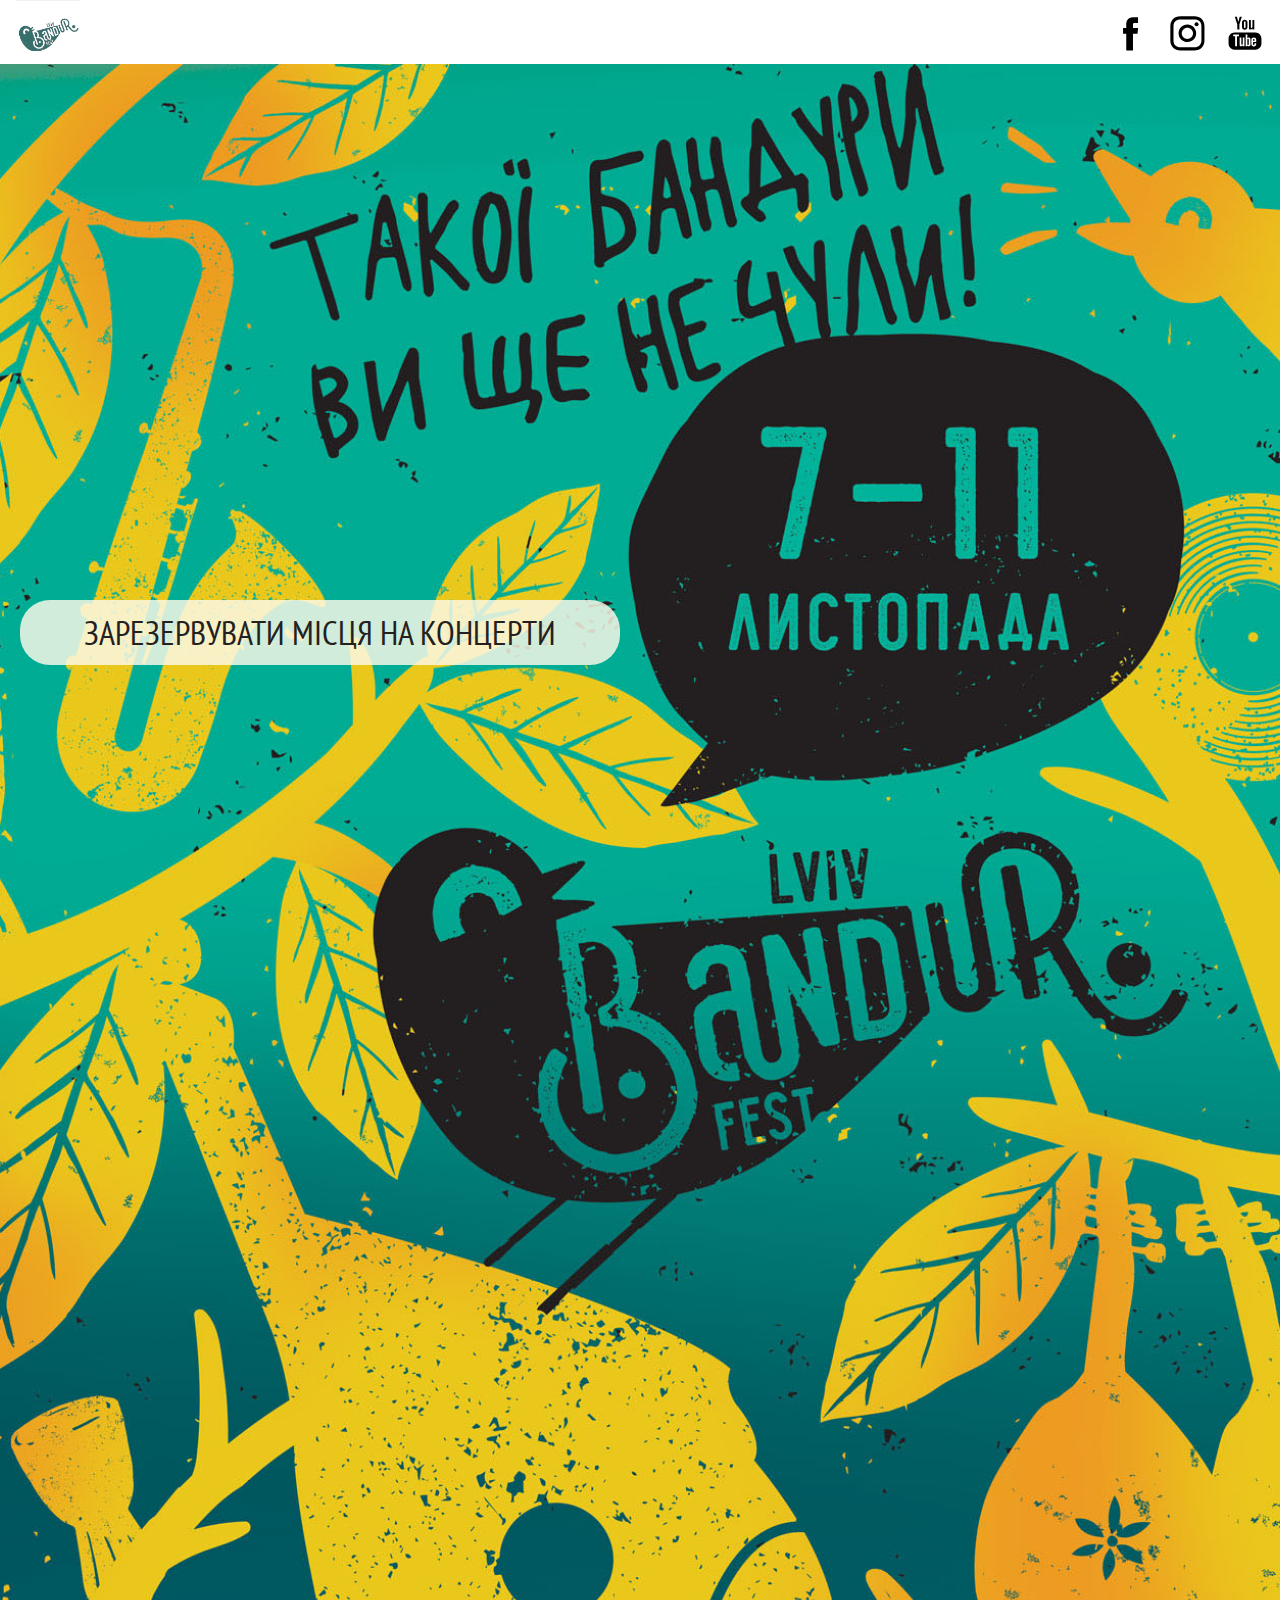
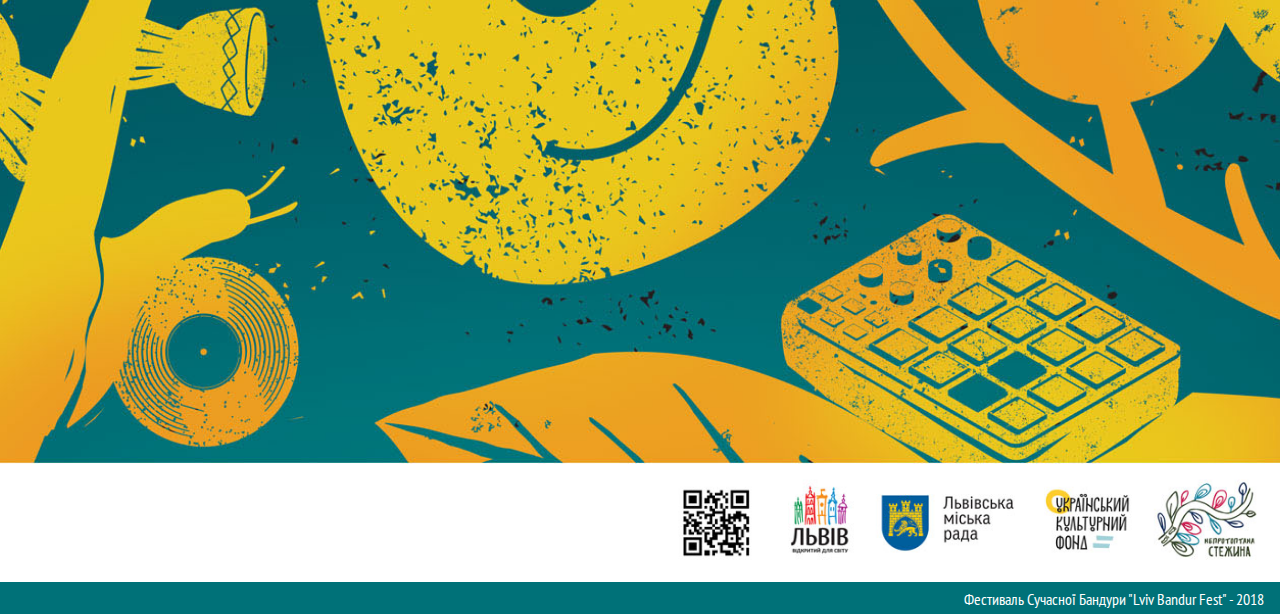
==== commit 808d9764: "updated site 2018" ====
--- a/index.html
+++ b/index.html
@@ -50,7 +50,7 @@
 </header>
 <article id="main">
     <section id="logo">
-        <a href="https://docs.google.com/forms/d/1hs_UJnn1HRJFqywHfCiMo-7n_GyFWHuG_VobxOVweoI/edit" class="invite">Приймаємо зголошення до 20 жовтня </a>
+        <a href="https://goo.gl/forms/d2HQSjmWLk4tp4TD3" class="invite">ЗАРЕЗЕРВУВАТИ МІСЦЯ НА КОНЦЕРТИ</a>
     </section>
     <!--<section id="bands">-->
         <!--<h1>Виконавці</h1>-->
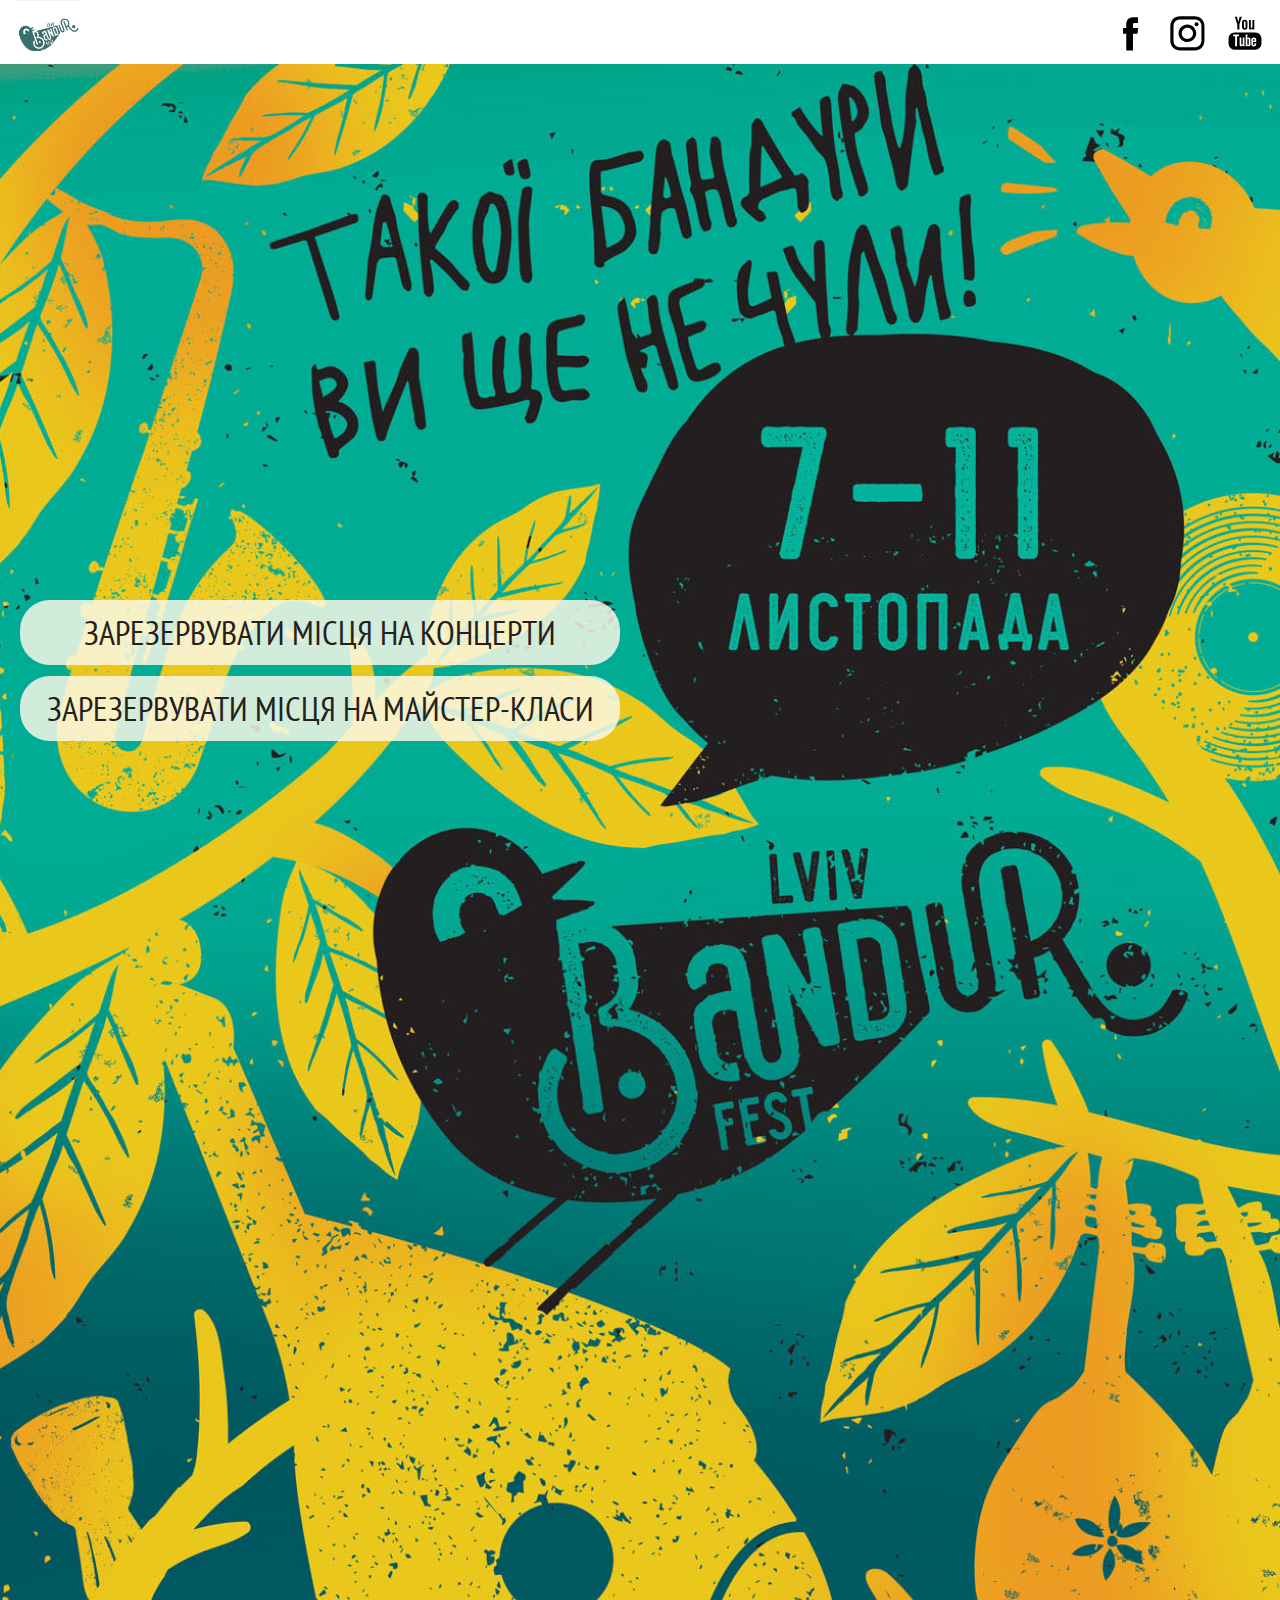
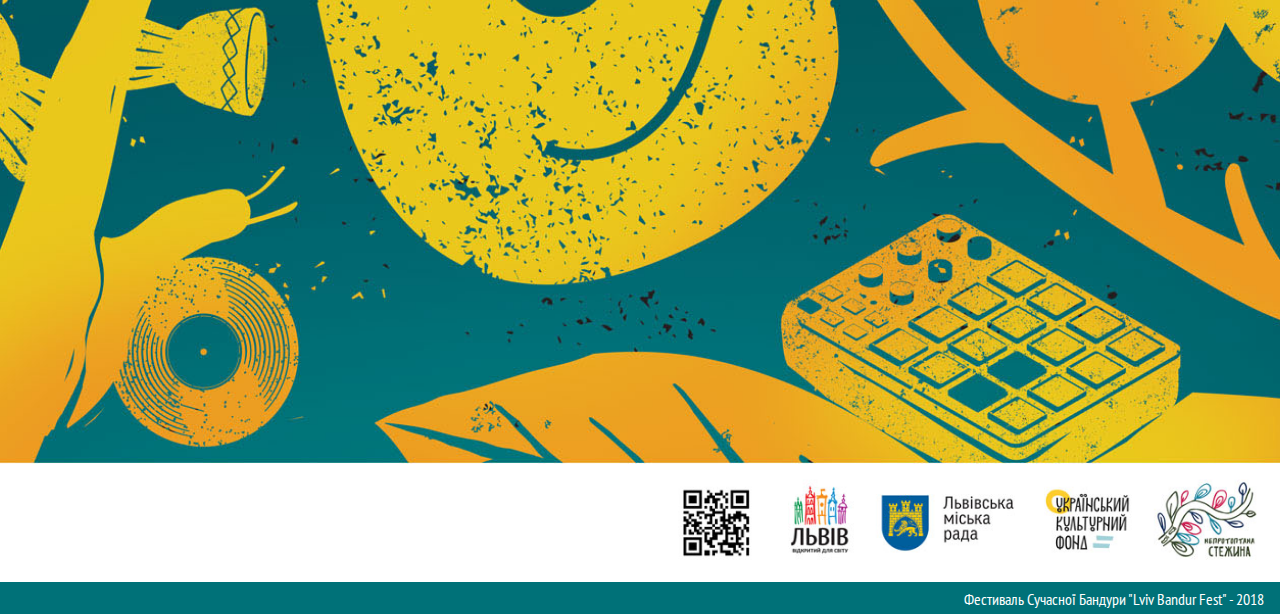
==== commit 172e1927: "updated site 2018" ====
--- a/index.html
+++ b/index.html
@@ -50,7 +50,8 @@
 </header>
 <article id="main">
     <section id="logo">
-        <a href="https://goo.gl/forms/d2HQSjmWLk4tp4TD3" class="invite">ЗАРЕЗЕРВУВАТИ МІСЦЯ НА КОНЦЕРТИ</a>
+        <a href="https://goo.gl/forms/d2HQSjmWLk4tp4TD3" target="_blank" class="invite">ЗАРЕЗЕРВУВАТИ МІСЦЯ НА КОНЦЕРТИ</a>
+        <a href="https://goo.gl/forms/MZYHwyujM8aaphZv2" target="_blank"  class="invite master">ЗАРЕЗЕРВУВАТИ МІСЦЯ НА МАЙСТЕР-КЛАСИ</a>
     </section>
     <!--<section id="bands">-->
         <!--<h1>Виконавці</h1>-->
--- a/assets/style.css
+++ b/assets/style.css
@@ -353,6 +353,9 @@
     font-weight:bold;
     padding-right:1em;
 }
+a.invite.master {
+    top: 676px !important;
+}
 a.invite {
     position: absolute;
     left: 20px;
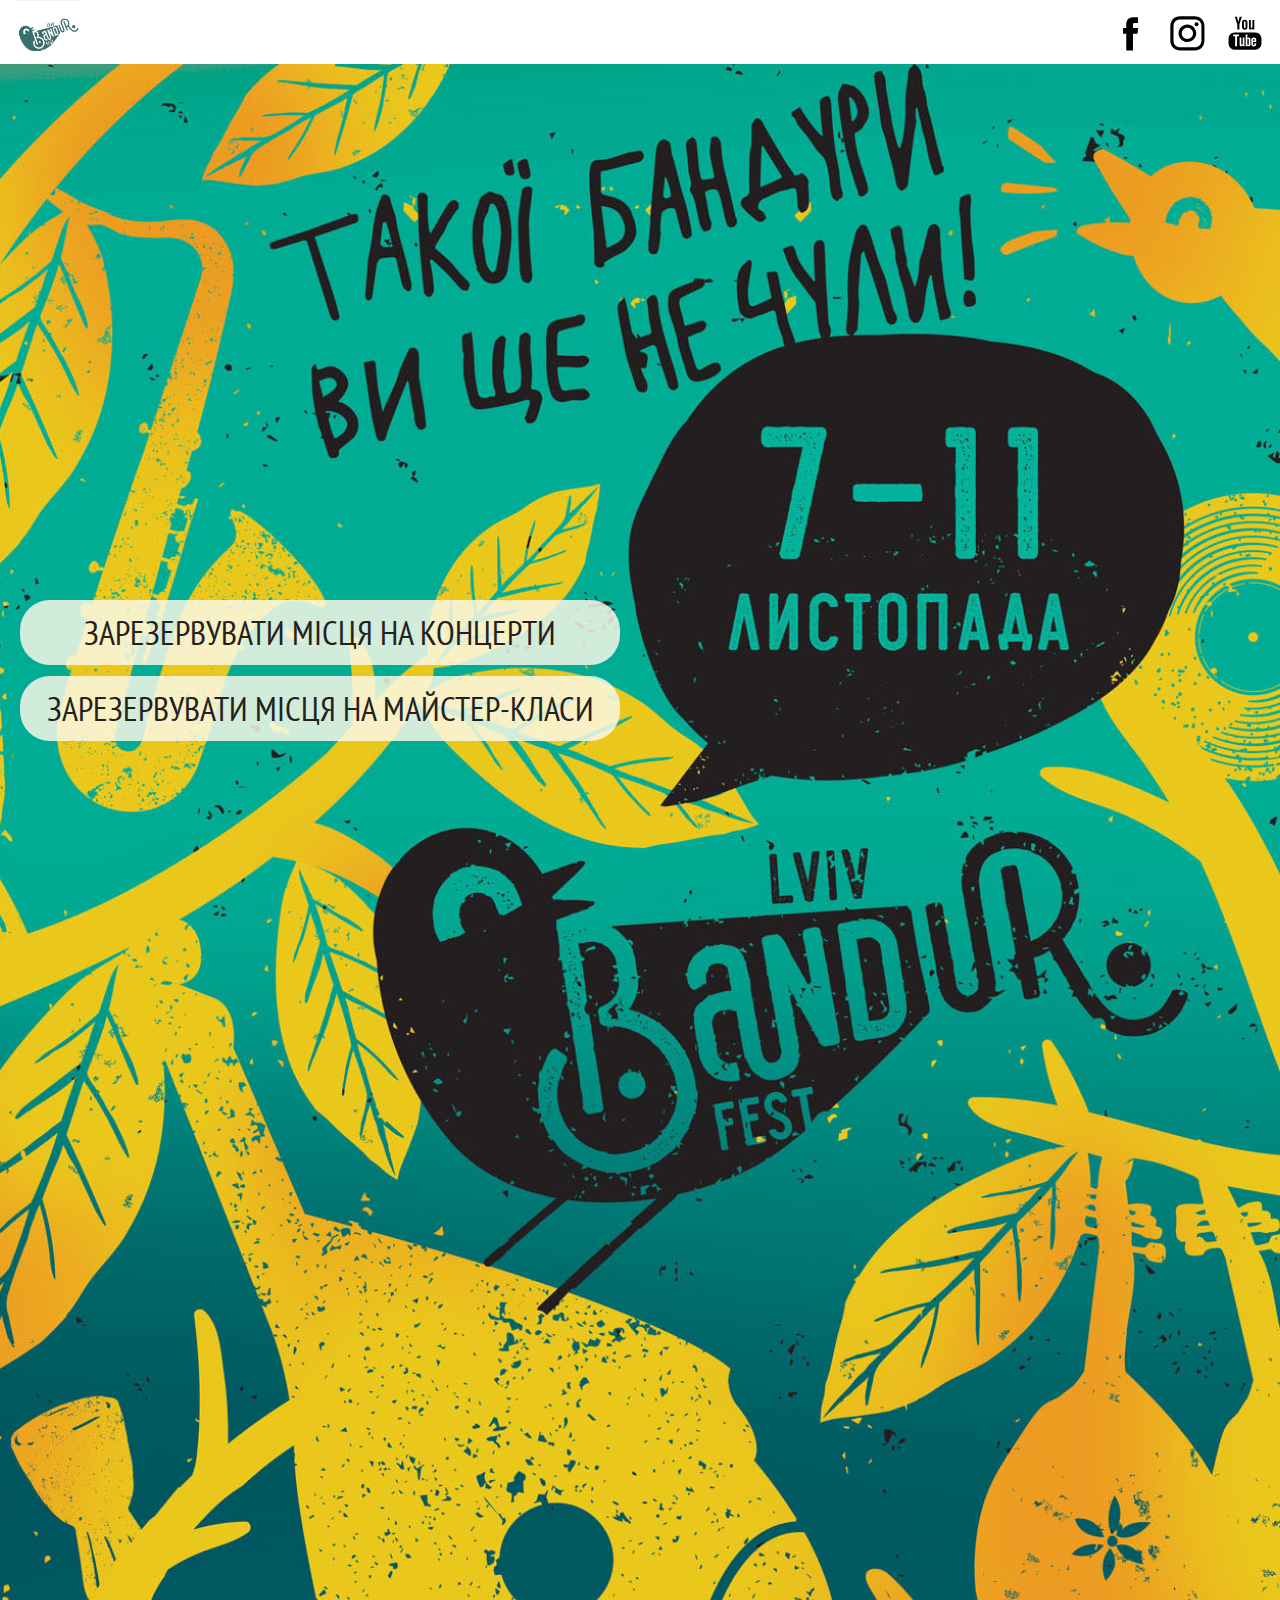
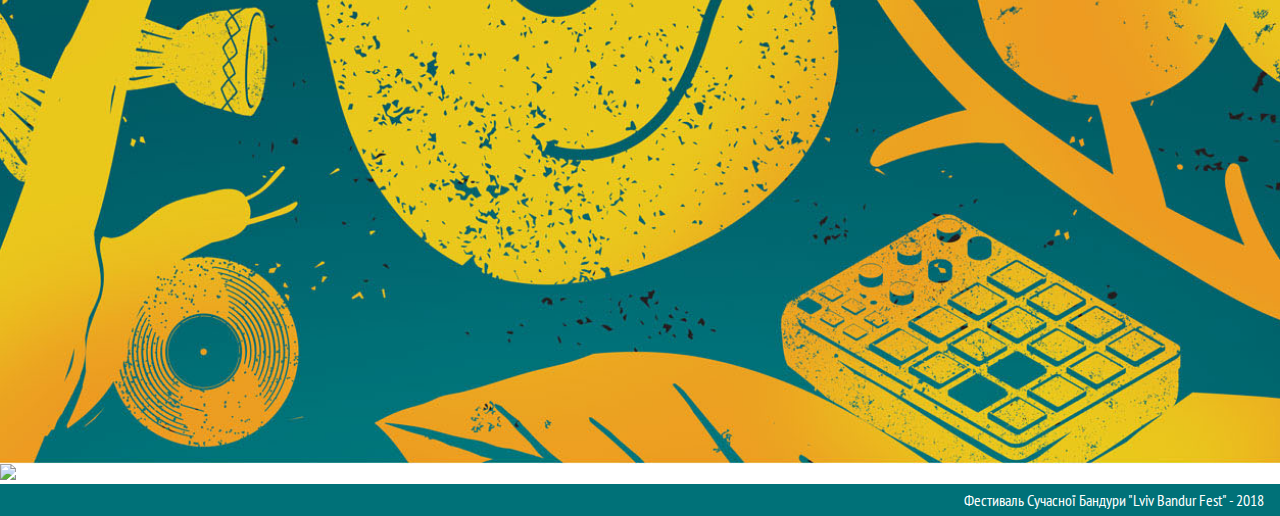
==== commit 5a952c39: "temporary update site" ====
--- a/index.html
+++ b/index.html
@@ -28,7 +28,7 @@
     <link rel="icon" type="image/png" sizes="96x96" href="/favicon-96x96.png">
     <link rel="icon" type="image/png" sizes="16x16" href="/favicon-16x16.png">
     <link href="https://fonts.googleapis.com/css?family=PT+Sans+Narrow" rel="stylesheet"/>
-    <link href="./assets/style.css" rel="stylesheet"/>
+    <link href="./assets/style.css?v=2" rel="stylesheet"/>
     <title>Lviv Bandur Fest</title>
 </head>
 <body>
@@ -253,10 +253,10 @@
 
         <!--</ul>-->
     <!--</section>-->
-    <section id="partners">
-        <!--<h1>Партнери</h1>-->
-        <img src="assets/logos.png">
+    <section id="programs">
+        <img src="assets/banners.jpg" style="width:100vw">
     </section>
+
 </article>
 <footer>
     <div>
--- a/assets/style.css
+++ b/assets/style.css
@@ -17,9 +17,10 @@
     min-height: 2000px;
 
 }
-#schedule, #partners
+#schedule, #partners,#programs
 {
     padding: 0px;
+    margin: 0px;
 }
  img
 {
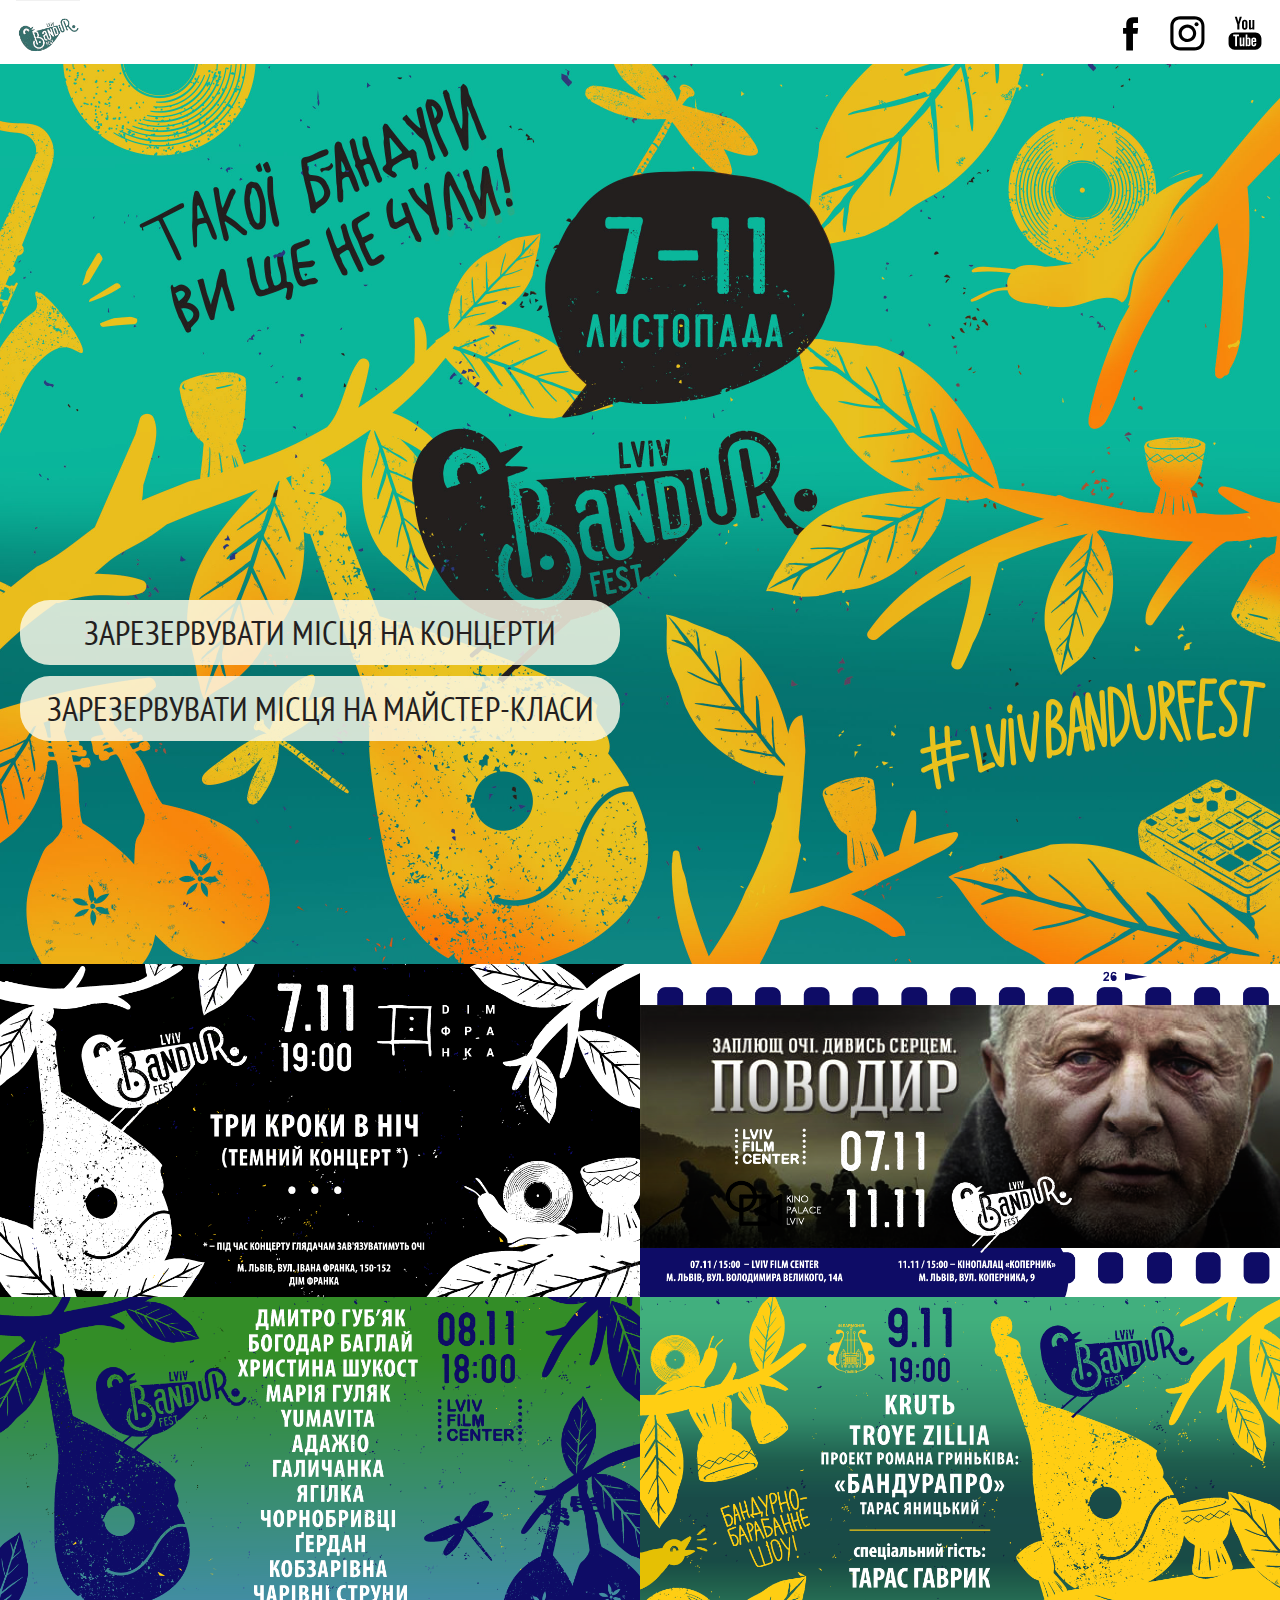
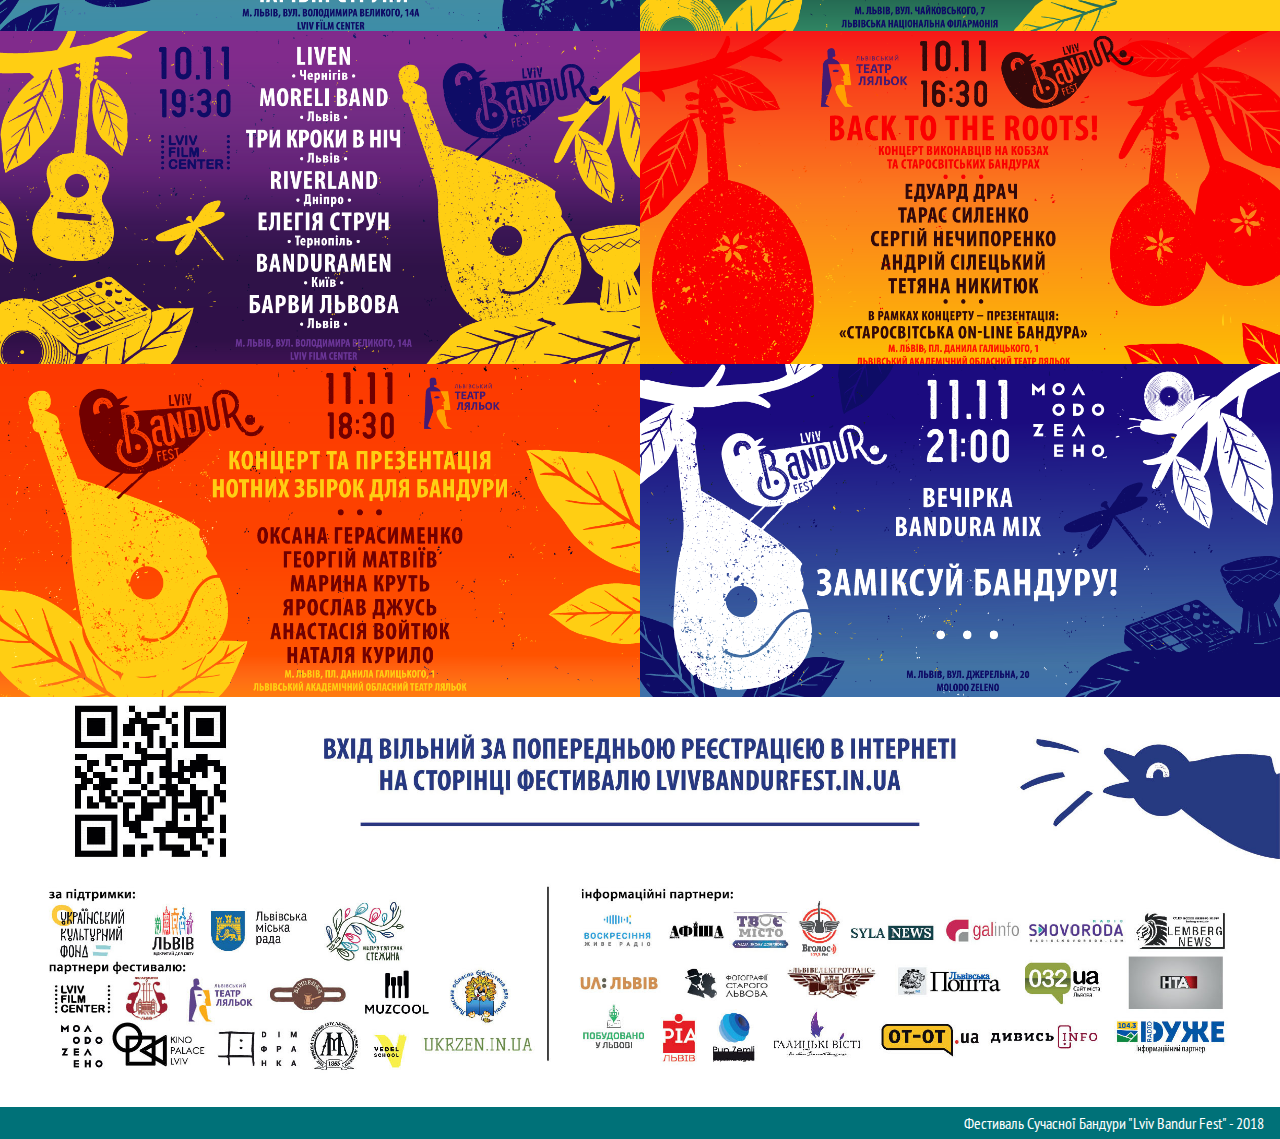
==== commit d74809a7: "updated site" ====
--- a/index.html
+++ b/index.html
@@ -53,74 +53,73 @@
         <a href="https://goo.gl/forms/d2HQSjmWLk4tp4TD3" target="_blank" class="invite">ЗАРЕЗЕРВУВАТИ МІСЦЯ НА КОНЦЕРТИ</a>
         <a href="https://goo.gl/forms/MZYHwyujM8aaphZv2" target="_blank"  class="invite master">ЗАРЕЗЕРВУВАТИ МІСЦЯ НА МАЙСТЕР-КЛАСИ</a>
     </section>
-    <!--<section id="bands">-->
-        <!--<h1>Виконавці</h1>-->
-        <!--<ul class="cards three">-->
-            <!--<li class="card">-->
-                <!--<a href="https://www.facebook.com/trykroky" target="_blank" class="image">-->
-                    <!--<img-->
-                            <!--src="assets/3step-cover.jpg">-->
-                <!--</a>-->
-
-            <!--</li>-->
-            <!--<li class="card">-->
-                <!--<a  href="https://www.facebook.com/troyezillia" target="_blank" class="image">-->
-                    <!--<img-->
-                            <!--src="assets/3z.jpg">-->
-                <!--</a>-->
-
-            <!--</li>-->
-            <!--<li class="card">-->
-                <!--<a href="https://www.facebook.com/kolooloband" target="_blank" class="image">-->
-                    <!--<img-->
-                            <!--src="assets/coloyolo-cover-nn.jpg">-->
-                <!--</a>-->
-
-            <!--</li>-->
-            <!--<li class="card ">-->
-                <!--<a href="https://www.facebook.com/ivan.tkalenko"  target="_blank" class="image ">-->
-                    <!--<img-->
-                            <!--src="assets/dgp.jpg">-->
-                <!--</a>-->
-
-            <!--</li>-->
-            <!--<li class="card ">-->
-                <!--<a href="https://www.facebook.com/bandurakrut" target="_blank" class="image ">-->
-                    <!--<img-->
-                            <!--src="assets/krut-cover.jpg">-->
-                <!--</a>-->
-
-            <!--</li>-->
-            <!--<li class="card">-->
-                <!--<a href="http://charstruny.org.ua/" target="_blank" class="image ">-->
-                    <!--<img-->
-                            <!--src="assets/magic-string.jpg">-->
-                <!--</a>-->
-
-            <!--</li>-->
-            <!--<li class="card ">-->
-                <!--<a href="https://www.facebook.com/events/155144448397548/?acontext=%7B%22source%22%3A5%2C%22page_id_source%22%3A1961238957499056%2C%22action_history%22%3A[%7B%22surface%22%3A%22page%22%2C%22mechanism%22%3A%22main_list%22%2C%22extra_data%22%3A%22%7B%5C%22page_id%5C%22%3A1961238957499056%2C%5C%22tour_id%5C%22%3Anull%7D%22%7D]%2C%22has_source%22%3Atrue%7D" class="image ">-->
-                    <!--<img-->
-                            <!--src="assets/preparty-cover.png">-->
-                <!--</a>-->
-
-            <!--</li>-->
-            <!--<li class="card">-->
-                <!--<a href="https://www.facebook.com/crossedparallels" class="image">-->
-                    <!--<img-->
-                            <!--src="assets/crossed-p-cover-nn.jpg">-->
-                <!--</a>-->
-
-            <!--</li>-->
-            <!--<li class="card ">-->
-                <!--<a href="https://www.facebook.com/events/858014157696934/?fref=ts" class="image ">-->
-                    <!--<img-->
-                            <!--src="assets/tram.jpg">-->
-                <!--</a>-->
-
-            <!--</li>-->
-        <!--</ul>-->
-    <!--</section>-->
+    <section id="bands">
+
+        <div class="cards two">
+
+            <div class="card" style="background: url('assets/days/day-1.png')">
+                <a href="https://www.facebook.com/events/253503465319628/" target="_blank" class="image">
+                    <img
+                            src="assets/days/day-1.png">
+                </a>
+
+            </div>
+            <div class="card" style="background: url('assets/days/day-7.png')">
+                <a href="https://www.facebook.com/events/792392574439258"  target="_blank" class="image">
+                    <img
+                            src="assets/days/day-7.png">
+                </a>
+
+            </div>
+            <div class="card" style="background: url('assets/days/day-2.png')">
+                <a  href="https://www.facebook.com/events/208120870136294/" target="_blank" class="image">
+                    <img
+                            src="assets/days/day-2.png">
+                </a>
+
+            </div>
+            <div class="card" style="background: url('assets/days/day-6.png')">
+                <a href="https://www.facebook.com/events/284388195382814/" target="_blank" class="image">
+                    <img
+                            src="assets/days/day-6.png">
+                </a>
+
+            </div>
+            <div class="card " style="background: url('assets/days/day-3.png')">
+                <a href="https://www.facebook.com/events/261146161254038/"  target="_blank" class="image ">
+                    <img
+                            src="assets/days/day-3.png">
+                </a>
+
+            </div>
+            <div class="card" style="background: url('assets/days/day-5.png')">
+                <a href="https://www.facebook.com/events/197313894501637/" target="_blank" class="image ">
+                    <img
+                            src="assets/days/day-5.png">
+                </a>
+
+            </div>
+            <div class="card "  style="background: url('assets/days/day-4.png')">
+                <a href="https://www.facebook.com/events/488065291679086" target="_blank" class="image ">
+                    <img
+                            src="assets/days/day-4.png">
+                </a>
+
+            </div>
+            <div class="card "  style="background: url('assets/days/day-8.png')">
+                <a href="https://www.facebook.com/events/292810848234142/"   target="_blank" class="image ">
+                    <img
+                            src="assets/days/day-8.png">
+                </a>
+
+            </div>
+
+
+
+
+
+        </div>
+    </section>
     <!--<section id="masterclass" class="hidden">-->
         <!--<h1>Майстер класи</h1>-->
         <!--<ul class="items">-->
@@ -254,7 +253,7 @@
         <!--</ul>-->
     <!--</section>-->
     <section id="programs">
-        <img src="assets/banners.jpg" style="width:100vw">
+        <img src="assets/footer.jpg" style="width:100vw">
     </section>
 
 </article>
--- a/assets/style.css
+++ b/assets/style.css
@@ -14,7 +14,7 @@
     background-size: cover;
     background-position: center;
     background-repeat: no-repeat;
-    min-height: 2000px;
+    min-height: 100vh;
 
 }
 #schedule, #partners,#programs
@@ -27,6 +27,7 @@
 
     width:100vw;
     padding: 0px;
+
      /*margin-bottom: 1em;*/
 }
 .social {
@@ -50,10 +51,10 @@
     [data-uri]);
 }
 section {
-    padding-left: 50px;
-    padding-right: 50px;
-    padding-top: 1.5em;
-    padding-bottom: 1em;
+    /*padding-left: 50px;*/
+    /*padding-right: 50px;*/
+    /*padding-top: 1.5em;*/
+    /*padding-bottom: 1em;*/
     /* border-top:#ff7477 3px solid;*/
     /*border-bottom:#91ccc3 1px solid;*/
 }
@@ -73,10 +74,10 @@
     -ms-flex: 0 0 24.0%;
     flex: 0 0 24.0%;
 }
-.cards.three > .card {
+.cards.two > .card {
     -webkit-box-flex: 0;
-    -ms-flex: 0 0 33.0%;
-    flex: 0 0 33.0%;
+    -ms-flex: 0 0 50.0%;
+    flex: 0 0 50.0%;
 }
 
 .cards {
@@ -93,7 +94,7 @@
     flex-direction: row;
     -ms-flex-wrap: wrap;
     flex-wrap: wrap;
-    width: 100%;
+    width: 100vw;
     -ms-flex-pack: distribute;
     justify-content: space-around;
     -webkit-box-align: center;
@@ -102,13 +103,22 @@
     list-style-type: none;
     padding: 0px;
 }
-
+.cards > .card > a {
+    width:100%;
+    height:100%;
+    display: block;
+    background: transparent;
+}
 .cards > .card {
     position: relative;
-    margin-bottom: 1em;
+    /*margin-bottom: 1em;*/
     overflow: hidden;
     vertical-align: top;
     align-self: flex-start;
+
+
+    background-size:cover !important; ;
+    background-repeat: no-repeat !important;
 
 }
 /*.cards > .card > .image::after*/
@@ -134,28 +144,30 @@
 }
 .cards > .card  > .image
 {
-    background: white;
-    text-align: center;
+    /*background: white;*/
+    /*text-align: center;*/
 }
 .cards > .card  > .image > img
 {
+    opacity: 0;
     -webkit-transition: -webkit-transform 0.35s;
     transition: -webkit-transform 0.35s;
     -o-transition: transform 0.35s;
     transition: transform 0.35s;
     transition: transform 0.35s, -webkit-transform 0.35s;
-}
-.cards > .card.empty > .image > img{
-    -webkit-transform: scale(1.1);
-    -ms-transform: scale(1.1);
-    transform: scale(1.1);
-}
-.cards > .card:hover > .image > img
-{
-    -webkit-transform: scale(1.1);
-    -ms-transform: scale(1.1);
-    transform: scale(1.1);
-}
+
+}
+/*.cards > .card.empty > .image > img{*/
+    /*-webkit-transform: scale(1.1);*/
+    /*-ms-transform: scale(1.1);*/
+    /*transform: scale(1.1);*/
+/*}*/
+/*.cards > .card:hover > .image > img*/
+/*{*/
+    /*-webkit-transform: scale(1.1);*/
+    /*-ms-transform: scale(1.1);*/
+    /*transform: scale(1.1);*/
+/*}*/
 
 
 .cards > .card > .title {
@@ -225,9 +237,9 @@
     display: block;
     width: 100%;
     height: auto;
-    border-radius: .125rem;
+    /*border-radius: .125rem;*/
     border: none;
-    padding-right: 1em;
+    /*padding-right: 1em;*/
 }
 h1
 {
@@ -313,39 +325,9 @@
     display: none;
 }
 /* Small screens */
-@media all and (max-width: 1024px)   {
-    /*body*/
-    /*{*/
-        /*padding-top:0px;*/
-        /*margin-top:0px;*/
-    /*}*/
-    /*body > header{*/
-        /*display:none !important;*/
-    /*}*/
-    .cards.three > .card, .items >.card {
-        /* On small screens, we are no longer using row direction but column */
-        /*-webkit-box-orient: vertical !important;*/
-        /*-webkit-box-direction: normal;*/
-        /*-ms-flex-direction: column;*/
-        /*flex-direction: column;*/
-        -webkit-box-flex: 0;
-        -ms-flex: 0 0 100.0%;
-        flex: 0 0 100.0%;
-    }
-    section {
-        padding:10px;
-    }
-    section#logo {
-        min-height: auto !important;
-        width:100vw;
-        height:100vw;
-        background-size: contain;
-        background-repeat:no-repeat;
-        background: url(./banner-mobile.jpg);
-
-    }
-
-}
+/* Small screens */
+
+
 table td{
     vertical-align: top;
 }
@@ -375,4 +357,52 @@
 }
 a.invite:hover {
     background: #fbf9e8;
+}
+@media all and (max-width: 1024px)   {
+    /*body*/
+    /*{*/
+    /*padding-top:0px;*/
+    /*margin-top:0px;*/
+    /*}*/
+    /*body > header{*/
+    /*display:none !important;*/
+    /*}*/
+    .cards.two > .card, .items >.card {
+        /* On small screens, we are no longer using row direction but column */
+        /*-webkit-box-orient: vertical !important;*/
+        /*-webkit-box-direction: normal;*/
+        /*-ms-flex-direction: column;*/
+        /*flex-direction: column;*/
+        -webkit-box-flex: 0;
+        -ms-flex: 0 0 100.0%;
+        flex: 0 0 100.0%;
+    }
+    section {
+        /*padding:10px;*/
+    }
+    section#logo {
+        min-height: 600px;
+        width:100vw;
+        height:100vw;
+
+        background-size: cover;
+        background-position:top center;
+        background-repeat:no-repeat;
+        background-image: url(./banner-mobile.jpg);
+
+    }
+    a.invite {
+
+        left: 20px  !important;
+        top: 550px  !important;
+        font-size: 18px  !important;
+
+        line-height: 45px  !important;
+        height: 45px !important;
+        width: 90vw !important;
+    }
+    a.invite.master {
+        top: 610px !important;
+    }
+
 }